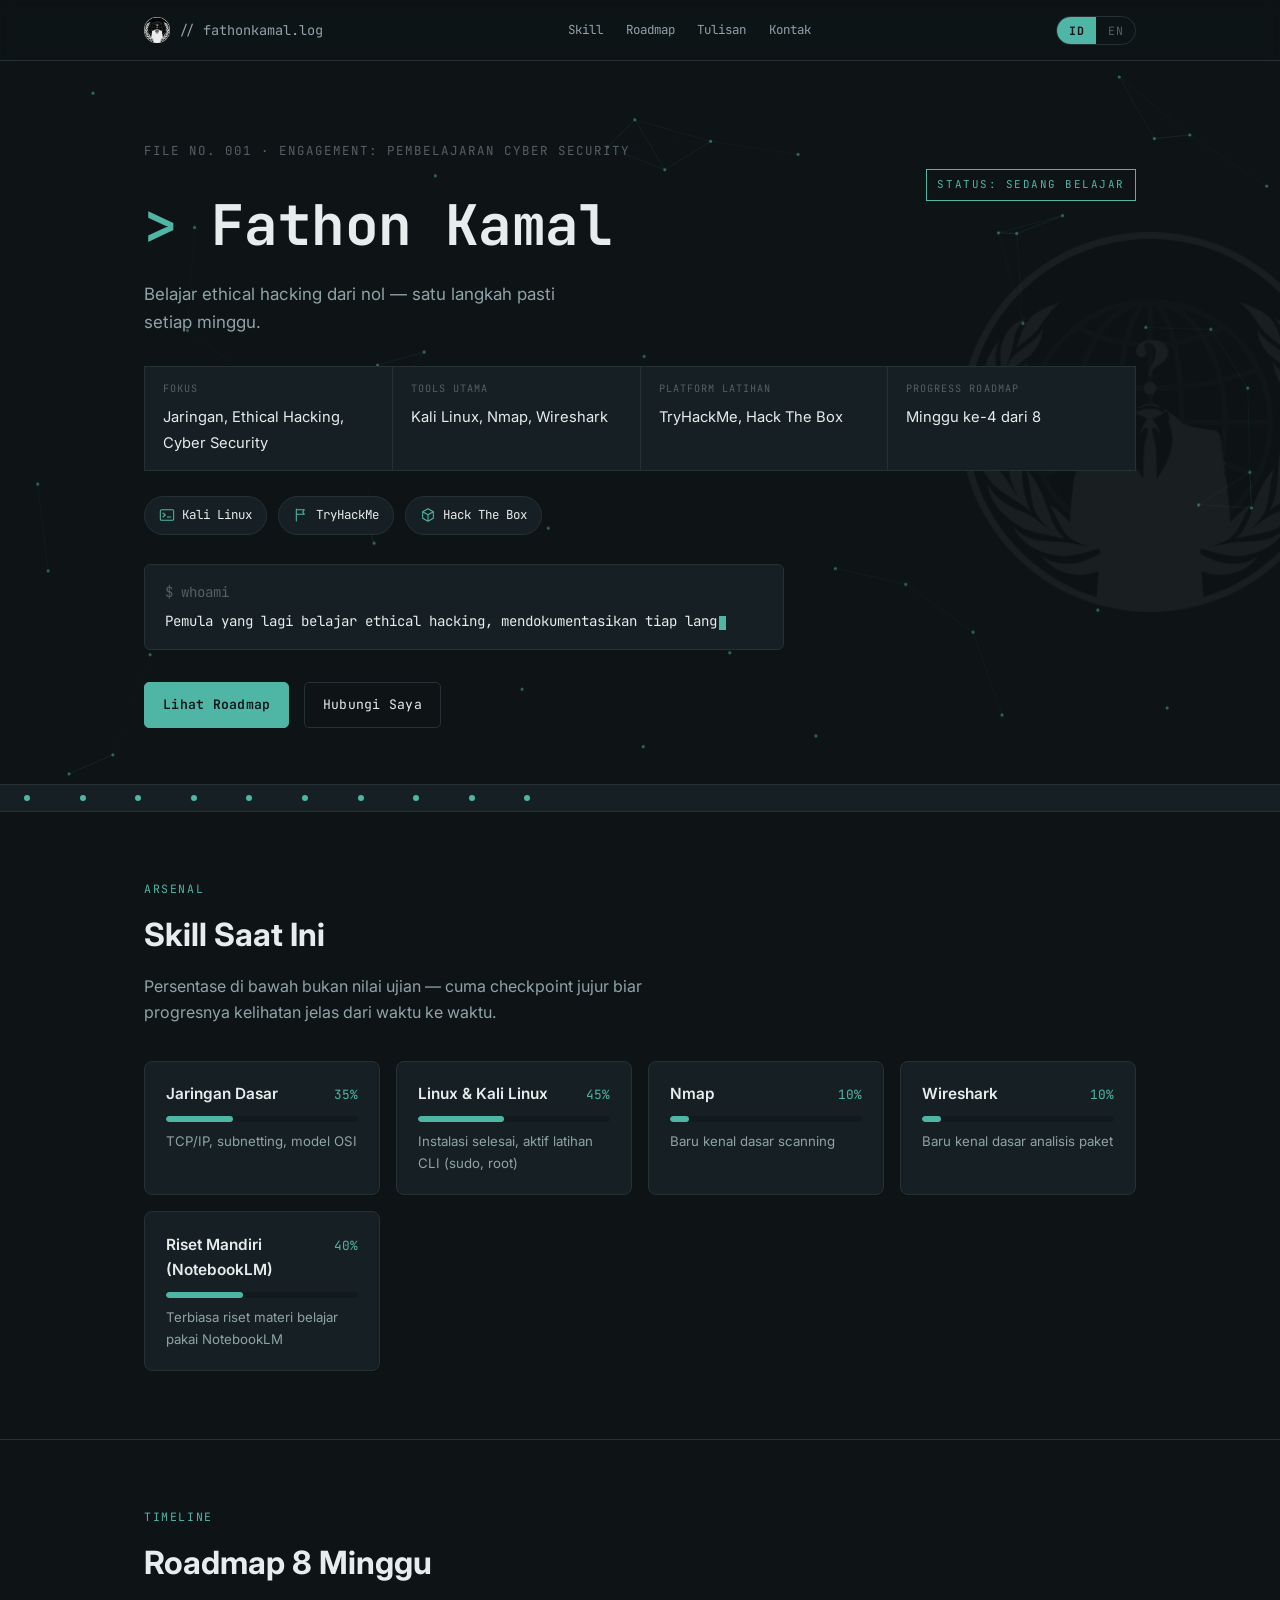
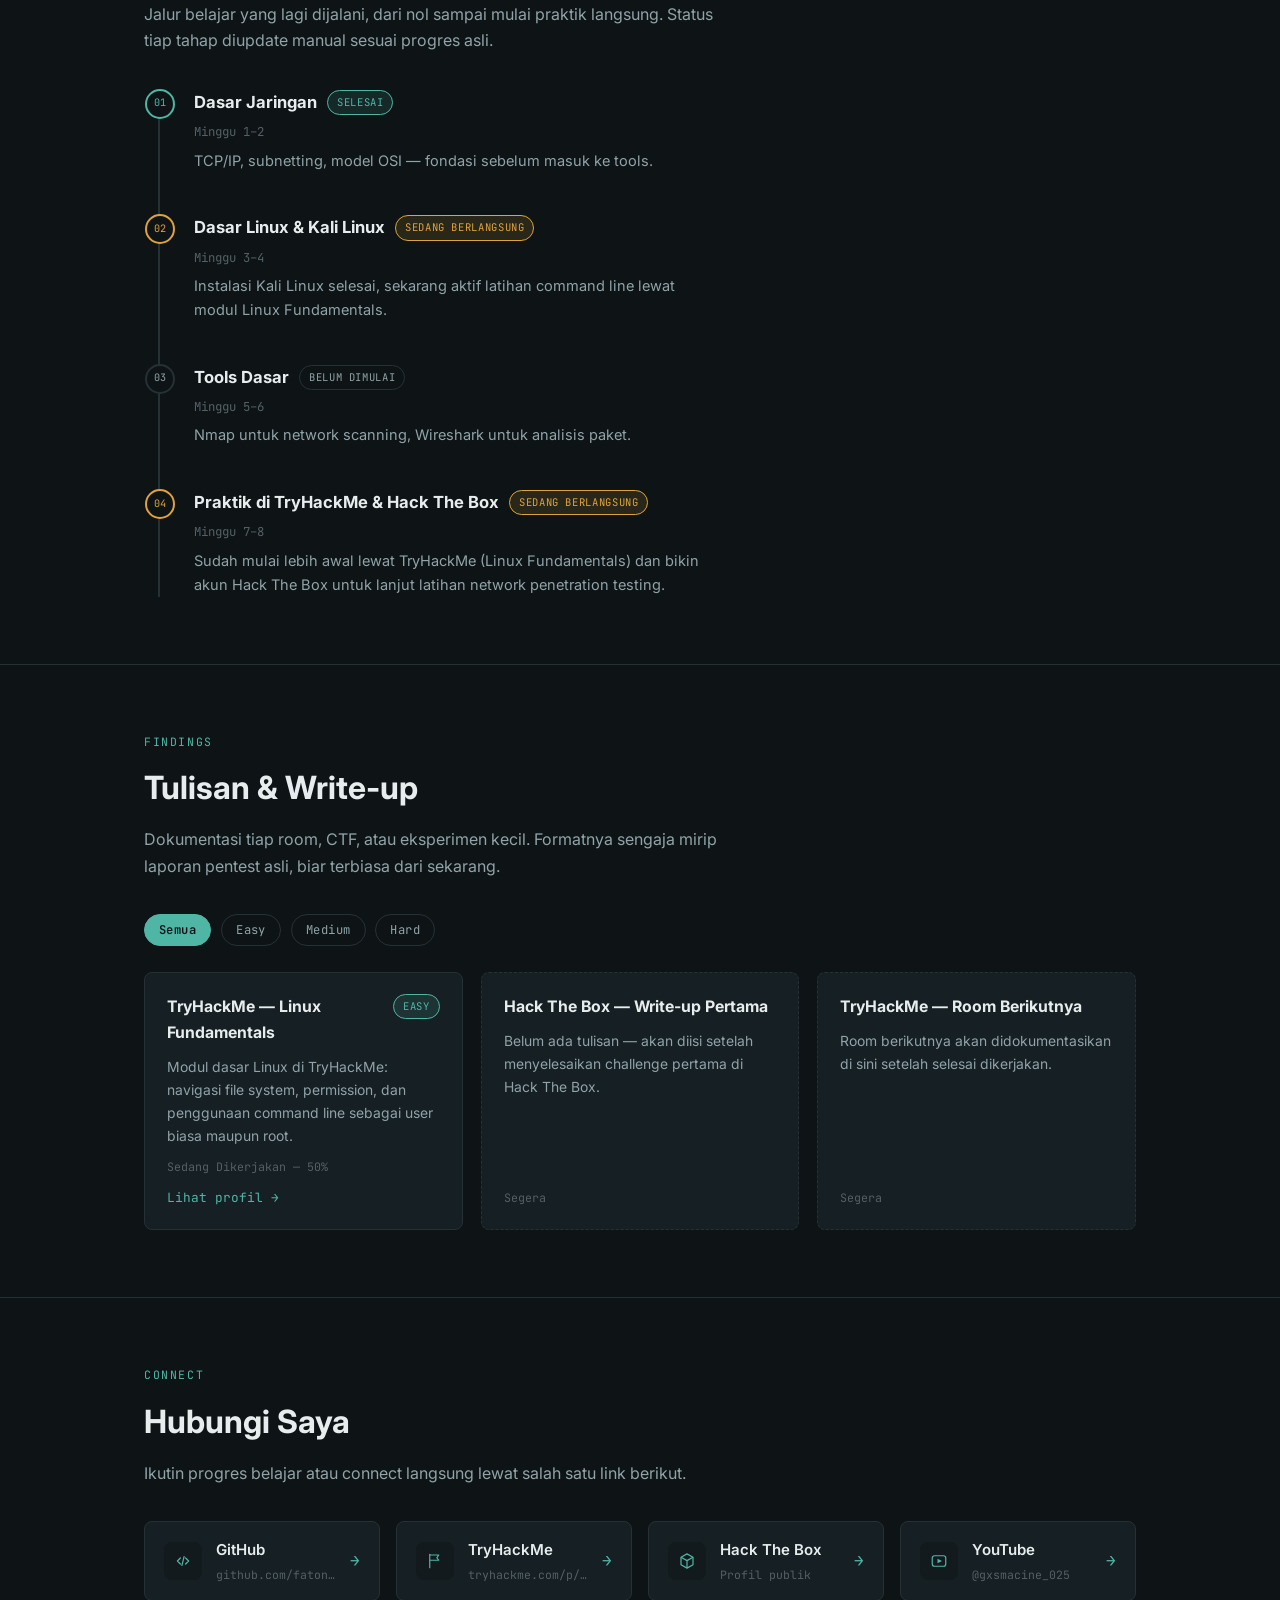
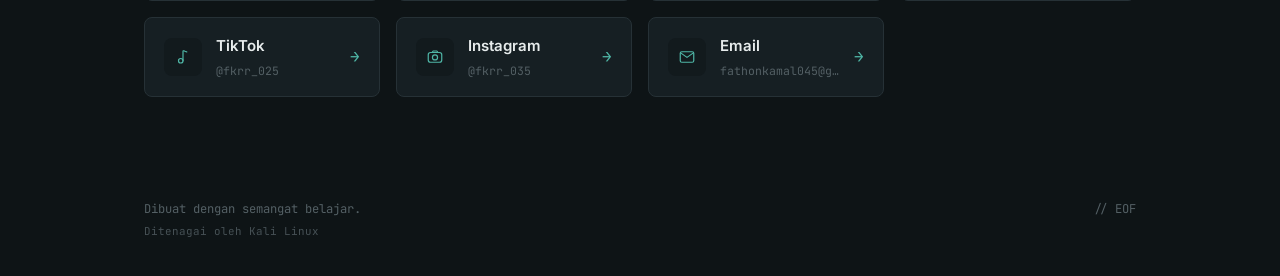
==== index.html @ 42542d42 "Add files via upload" ====
<!DOCTYPE html>
<html lang="id">
<head>
<meta charset="UTF-8">
<meta name="viewport" content="width=device-width, initial-scale=1.0">
<title>Fathon Kamal — Cyber Security & Ethical Hacking Portfolio</title>
<link rel="preconnect" href="https://fonts.googleapis.com">
<link rel="preconnect" href="https://fonts.gstatic.com" crossorigin>
<link href="https://fonts.googleapis.com/css2?family=Inter:wght@400;500;600;700;800&family=JetBrains+Mono:wght@400;500;600;700&display=swap" rel="stylesheet">
<style>
  :root{
    --bg:#0e1416; --bg-alt:#121a1d; --panel:#161f23; --panel-2:#1b262a; --border:#263136;
    --ink:#e7ecec; --ink-muted:#8fa3a8; --ink-faint:#546065;
    --accent:#4fb6a6; --accent-dim:rgba(79,182,166,0.13);
    --tag-easy:#4fb6a6; --tag-medium:#e0a23a; --tag-medium-dim:rgba(224,162,58,0.13);
    --tag-hard:#d9614f; --tag-hard-dim:rgba(217,97,79,0.13);
    --mono:'JetBrains Mono', ui-monospace, SFMono-Regular, Menlo, monospace;
    --sans:'Inter', system-ui, -apple-system, sans-serif;
  }
  *{ box-sizing:border-box; }
  html{ scroll-behavior:smooth; }
  body{ margin:0; background:var(--bg); color:var(--ink); font-family:var(--sans); line-height:1.65; font-size:16px; -webkit-font-smoothing:antialiased; }
  a{ color:var(--accent); text-decoration:none; }
  a:hover{ text-decoration:underline; }
  :focus-visible{ outline:2px solid var(--accent); outline-offset:3px; }
  ::selection{ background:var(--accent-dim); color:var(--ink); }
  .wrap{ max-width:1040px; margin:0 auto; padding:0 1.5rem; }

  header.topnav{ position:sticky; top:0; z-index:50; background:rgba(14,20,22,0.85); backdrop-filter:blur(8px); border-bottom:1px solid var(--border); }
  .topnav .wrap{ display:flex; align-items:center; justify-content:space-between; height:60px; gap:1rem; }
  .brand{ display:flex; align-items:center; gap:9px; font-family:var(--mono); font-size:0.85rem; color:var(--ink-muted); }
  .brand-logo{ width:26px; height:26px; filter:invert(1); opacity:0.92; }
  .navlinks{ display:flex; gap:1.4rem; font-family:var(--mono); font-size:0.78rem; }
  .navlinks a{ color:var(--ink-muted); }
  .navlinks a:hover{ color:var(--accent); text-decoration:none; }
  @media (max-width:640px){ .navlinks{ display:none; } }

  .lang-switch{ display:flex; border:1px solid var(--border); border-radius:20px; overflow:hidden; flex-shrink:0; }
  .lang-opt{ font-family:var(--mono); font-size:0.72rem; letter-spacing:0.04em; background:transparent; border:none; color:var(--ink-faint); padding:6px 12px; cursor:pointer; transition:background .15s, color .15s; }
  .lang-opt.active{ background:var(--accent); color:#0e1416; font-weight:700; }

  .hero{ position:relative; padding:5rem 0 3.5rem; border-bottom:1px solid var(--border); overflow:hidden; }
  #netCanvas{ position:absolute; inset:0; z-index:0; width:100%; height:100%; }
  .hero-watermark{ position:absolute; right:-60px; top:50%; transform:translateY(-50%); width:380px; height:380px; opacity:0.045; filter:invert(1); z-index:0; pointer-events:none; }
  .hero .wrap{ position:relative; z-index:2; }

  .stamp{ position:absolute; top:28px; right:1.5rem; border:1px solid var(--accent); color:var(--accent); font-family:var(--mono); font-size:0.68rem; letter-spacing:0.14em; padding:6px 10px; text-transform:uppercase; z-index:3; background:rgba(14,20,22,0.6); }
  .file-no{ font-family:var(--mono); color:var(--ink-faint); font-size:0.78rem; letter-spacing:0.16em; margin-bottom:1.1rem; text-transform:uppercase; }
  .hero h1{ font-family:var(--mono); font-weight:700; font-size:clamp(2rem, 5.4vw, 3.5rem); letter-spacing:-0.01em; margin:0 0 0.6rem; word-break:break-word; }
  .hero h1 .prompt{ color:var(--accent); }
  .hero .role{ font-size:1.06rem; color:var(--ink-muted); margin:0 0 1.8rem; max-width:40ch; }

  .meta-grid{ display:grid; grid-template-columns:repeat(auto-fit,minmax(190px,1fr)); gap:1px; background:var(--border); border:1px solid var(--border); margin-bottom:1.6rem; }
  .meta-item{ background:var(--panel); padding:14px 18px; }
  .meta-item .label{ display:block; font-family:var(--mono); font-size:0.64rem; letter-spacing:0.1em; color:var(--ink-faint); text-transform:uppercase; margin-bottom:5px; }
  .meta-item .value{ font-size:0.92rem; color:var(--ink); }

  .stack-row{ display:flex; gap:0.7rem; flex-wrap:wrap; margin-bottom:1.8rem; }
  .stack-badge{ display:flex; align-items:center; gap:7px; border:1px solid var(--border); background:var(--panel); padding:8px 14px; border-radius:24px; font-family:var(--mono); font-size:0.78rem; color:var(--ink); transition:transform .15s, border-color .15s; }
  .stack-badge:hover{ transform:translateY(-2px); border-color:var(--accent); }
  .stack-badge svg{ color:var(--accent); }

  .terminal{ background:var(--panel); border:1px solid var(--border); border-radius:6px; padding:16px 20px; font-family:var(--mono); font-size:0.88rem; max-width:640px; margin-bottom:2rem; }
  .terminal .l1{ color:var(--ink-faint); margin-bottom:6px; }
  .terminal .l2{ color:var(--ink); }
  .cursor{ display:inline-block; width:7px; height:1em; background:var(--accent); vertical-align:text-bottom; animation:blink 1s step-start infinite; margin-left:2px; }
  @keyframes blink{ 50%{ opacity:0; } }

  .btn-row{ display:flex; gap:0.9rem; flex-wrap:wrap; }
  .btn{ font-family:var(--mono); font-size:0.82rem; letter-spacing:0.02em; padding:11px 18px; border-radius:5px; border:1px solid var(--border); color:var(--ink); transition:border-color .15s, color .15s, background .15s, transform .15s; }
  .btn:hover{ text-decoration:none; transform:translateY(-2px); }
  .btn.primary{ background:var(--accent); border-color:var(--accent); color:#0e1416; font-weight:600; }
  .btn.primary:hover{ opacity:0.9; }
  .btn.ghost:hover{ border-color:var(--accent); color:var(--accent); }

  .ticker-wrap{ overflow:hidden; border-bottom:1px solid var(--border); background:var(--panel); }
  .ticker-track{ display:flex; width:max-content; gap:2.6rem; padding:10px 1.5rem; animation:tickerScroll 30s linear infinite; }
  .ticker-wrap:hover .ticker-track{ animation-play-state:paused; }
  .ticker-item{ display:flex; align-items:center; gap:8px; font-family:var(--mono); font-size:0.76rem; color:var(--ink-muted); white-space:nowrap; }
  .ticker-dot{ width:6px; height:6px; border-radius:50%; background:var(--accent); flex-shrink:0; }
  @keyframes tickerScroll{ from{ transform:translateX(0); } to{ transform:translateX(-50%); } }

  .section{ padding:4.2rem 0; border-bottom:1px solid var(--border); }
  .section:last-of-type{ border-bottom:none; }
  .section-head{ margin-bottom:2.2rem; max-width:58ch; }
  .eyebrow{ font-family:var(--mono); font-size:0.72rem; letter-spacing:0.14em; color:var(--accent); text-transform:uppercase; margin-bottom:0.7rem; }
  .section-head h2{ font-size:clamp(1.5rem,3vw,2rem); margin:0 0 0.7rem; }
  .section-head p{ color:var(--ink-muted); margin:0; }

  .reveal{ opacity:0; transform:translateY(14px); transition:opacity .5s ease, transform .5s ease; }
  .reveal.in-view{ opacity:1; transform:translateY(0); }

  .skills-grid{ display:grid; grid-template-columns:repeat(auto-fit,minmax(230px,1fr)); gap:1rem; }
  .skill-card{ background:var(--panel); border:1px solid var(--border); border-radius:8px; padding:1.2rem 1.3rem; }
  .skill-card .name-row{ display:flex; justify-content:space-between; align-items:baseline; margin-bottom:10px; gap:8px; }
  .skill-card .name{ font-weight:600; font-size:0.96rem; }
  .skill-card .pct{ font-family:var(--mono); font-size:0.8rem; color:var(--accent); flex-shrink:0; }
  .bar-track{ height:6px; background:var(--bg-alt); border-radius:3px; overflow:hidden; margin-bottom:9px; }
  .bar-fill{ height:100%; background:var(--accent); border-radius:3px; }
  .skill-card .note{ font-size:0.83rem; color:var(--ink-muted); margin:0; }

  .roadmap{ position:relative; margin-left:14px; border-left:2px solid var(--border); }
  .roadmap-item{ position:relative; padding:0 0 2.6rem 34px; }
  .roadmap-item:last-child{ padding-bottom:0; }
  .roadmap-item::before{ content:attr(data-num); position:absolute; left:-15px; top:0; width:26px; height:26px; border-radius:50%; background:var(--bg); border:2px solid var(--border); display:flex; align-items:center; justify-content:center; font-family:var(--mono); font-size:0.64rem; color:var(--ink-muted); }
  .roadmap-item.done::before{ border-color:var(--accent); color:var(--accent); }
  .roadmap-item.progress::before{ border-color:var(--tag-medium); color:var(--tag-medium); }
  .roadmap-item .rm-top{ display:flex; align-items:center; gap:10px; flex-wrap:wrap; margin-bottom:6px; }
  .roadmap-item h3{ margin:0; font-size:1.04rem; }
  .status-chip{ font-family:var(--mono); font-size:0.66rem; letter-spacing:0.06em; padding:3px 9px; border-radius:20px; text-transform:uppercase; border:1px solid var(--border); color:var(--ink-muted); }
  .status-chip.done{ color:var(--accent); border-color:var(--accent); background:var(--accent-dim); }
  .status-chip.progress{ color:var(--tag-medium); border-color:var(--tag-medium); background:var(--tag-medium-dim); }
  .roadmap-item .week{ font-family:var(--mono); font-size:0.77rem; color:var(--ink-faint); margin-bottom:6px; }
  .roadmap-item p{ margin:0; color:var(--ink-muted); font-size:0.91rem; max-width:58ch; }

  .filter-row{ display:flex; gap:0.6rem; margin-bottom:1.6rem; flex-wrap:wrap; }
  .filter-btn{ font-family:var(--mono); font-size:0.76rem; letter-spacing:0.04em; padding:7px 14px; border-radius:20px; border:1px solid var(--border); background:transparent; color:var(--ink-muted); cursor:pointer; transition:all .15s; }
  .filter-btn:hover{ border-color:var(--accent); color:var(--accent); }
  .filter-btn.active{ background:var(--accent); border-color:var(--accent); color:#0e1416; font-weight:600; }

  .findings-grid{ display:grid; grid-template-columns:repeat(auto-fit,minmax(260px,1fr)); gap:1.1rem; }
  .finding-card{ background:var(--panel); border:1px solid var(--border); border-radius:8px; padding:1.3rem 1.4rem; display:flex; flex-direction:column; gap:10px; transition:border-color .15s, transform .15s; }
  .finding-card:hover{ border-color:var(--accent); transform:translateY(-2px); }
  .finding-card.hidden{ display:none; }
  .finding-card.placeholder{ border-style:dashed; }
  .finding-top{ display:flex; justify-content:space-between; align-items:flex-start; gap:10px; }
  .finding-card h3{ margin:0; font-size:0.99rem; }
  .tag{ font-family:var(--mono); font-size:0.66rem; letter-spacing:0.05em; padding:3px 9px; border-radius:20px; text-transform:uppercase; white-space:nowrap; }
  .tag.easy{ color:var(--tag-easy); border:1px solid var(--tag-easy); background:var(--accent-dim); }
  .tag.medium{ color:var(--tag-medium); border:1px solid var(--tag-medium); background:var(--tag-medium-dim); }
  .tag.hard{ color:var(--tag-hard); border:1px solid var(--tag-hard); background:var(--tag-hard-dim); }
  .finding-card p{ margin:0; font-size:0.87rem; color:var(--ink-muted); flex:1; }
  .finding-card .fstatus{ font-family:var(--mono); font-size:0.73rem; color:var(--ink-faint); }
  .finding-card .flink{ font-family:var(--mono); font-size:0.8rem; }

  .connect-grid{ display:grid; grid-template-columns:repeat(auto-fit,minmax(230px,1fr)); gap:1rem; }
  .connect-card{ display:flex; align-items:center; gap:14px; background:var(--panel); border:1px solid var(--border); border-radius:8px; padding:1rem 1.2rem; color:var(--ink); transition:border-color .15s, transform .15s; }
  .connect-card:hover{ border-color:var(--accent); text-decoration:none; transform:translateY(-2px); }
  .c-icon{ flex-shrink:0; width:38px; height:38px; border-radius:8px; background:var(--bg-alt); display:flex; align-items:center; justify-content:center; color:var(--accent); }
  .c-text{ flex:1; display:flex; flex-direction:column; min-width:0; }
  .c-label{ font-weight:600; font-size:0.94rem; }
  .c-sub{ display:block; font-family:var(--mono); font-size:0.72rem; color:var(--ink-faint); margin-top:2px; overflow:hidden; text-overflow:ellipsis; white-space:nowrap; }
  .arrow{ color:var(--accent); font-family:var(--mono); flex-shrink:0; }

  footer{ padding:2.2rem 0; }
  footer .wrap{ display:flex; justify-content:space-between; flex-wrap:wrap; gap:10px; font-family:var(--mono); font-size:0.76rem; color:var(--ink-faint); }
  .footer-left{ display:flex; flex-direction:column; gap:4px; }
  .footer-credit{ font-size:0.68rem; opacity:0.8; }

  @media (prefers-reduced-motion: reduce){
    html{ scroll-behavior:auto; }
    .reveal{ opacity:1; transform:none; transition:none; }
    .cursor{ animation:none; }
    .ticker-track{ animation:none; }
  }
</style>
</head>
<body>

<header class="topnav">
  <div class="wrap">
    <div class="brand"><img class="brand-logo" src="[data-uri]" alt="Logo portofolio"><span>// fathonkamal.log</span></div>
    <nav class="navlinks">
      <a href="#arsenal" data-id="Skill" data-en="Skills">Skill</a>
      <a href="#roadmap" data-id="Roadmap" data-en="Roadmap">Roadmap</a>
      <a href="#findings" data-id="Tulisan" data-en="Write-ups">Tulisan</a>
      <a href="#connect" data-id="Kontak" data-en="Contact">Kontak</a>
    </nav>
    <div class="lang-switch" role="group" aria-label="Ganti bahasa">
      <button class="lang-opt active" data-lang="id" type="button">ID</button>
      <button class="lang-opt" data-lang="en" type="button">EN</button>
    </div>
  </div>
</header>

<section class="hero">
  <canvas id="netCanvas" aria-hidden="true"></canvas>
  <img class="hero-watermark" src="[data-uri]" alt="" aria-hidden="true">
  <div class="wrap">
    <span class="stamp" data-id="Status: Sedang Belajar" data-en="Status: Actively Learning">Status: Sedang Belajar</span>
    <div class="file-no" data-id="File No. 001 · Engagement: Pembelajaran Cyber Security" data-en="File No. 001 · Engagement: Cyber Security Learning">File No. 001 · Engagement: Pembelajaran Cyber Security</div>
    <h1><span class="prompt">&gt;</span> Fathon Kamal</h1>
    <p class="role" data-id="Belajar ethical hacking dari nol — satu langkah pasti setiap minggu." data-en="Learning ethical hacking from scratch — one deliberate step every week.">Belajar ethical hacking dari nol — satu langkah pasti setiap minggu.</p>

    <div class="meta-grid">
      <div class="meta-item">
        <span class="label" data-id="Fokus" data-en="Focus">Fokus</span>
        <span class="value" data-id="Jaringan, Ethical Hacking, Cyber Security" data-en="Networking, Ethical Hacking, Cyber Security">Jaringan, Ethical Hacking, Cyber Security</span>
      </div>
      <div class="meta-item">
        <span class="label" data-id="Tools Utama" data-en="Core Tools">Tools Utama</span>
        <span class="value">Kali Linux, Nmap, Wireshark</span>
      </div>
      <div class="meta-item">
        <span class="label" data-id="Platform Latihan" data-en="Practice Platforms">Platform Latihan</span>
        <span class="value">TryHackMe, Hack The Box</span>
      </div>
      <div class="meta-item">
        <span class="label" data-id="Progress Roadmap" data-en="Roadmap Progress">Progress Roadmap</span>
        <span class="value" data-id="Minggu ke-4 dari 8" data-en="Week 4 of 8">Minggu ke-4 dari 8</span>
      </div>
    </div>

    <div class="stack-row">
      <span class="stack-badge"><svg viewBox="0 0 24 24" width="16" height="16" aria-hidden="true"><rect x="2" y="4" width="20" height="16" rx="2" fill="none" stroke="currentColor" stroke-width="1.6"/><path d="M6 9l3.5 3L6 15" fill="none" stroke="currentColor" stroke-width="1.6" stroke-linecap="round" stroke-linejoin="round"/><path d="M12.5 15h5" fill="none" stroke="currentColor" stroke-width="1.6" stroke-linecap="round"/></svg>Kali Linux</span>
      <span class="stack-badge"><svg viewBox="0 0 24 24" width="16" height="16" aria-hidden="true"><path d="M5 3v18" fill="none" stroke="currentColor" stroke-width="1.6" stroke-linecap="round"/><path d="M5 4h12l-2.5 3.5L17 11H5" fill="none" stroke="currentColor" stroke-width="1.6" stroke-linejoin="round"/></svg>TryHackMe</span>
      <span class="stack-badge"><svg viewBox="0 0 24 24" width="16" height="16" aria-hidden="true"><path d="M12 2.5l8 4.5v10l-8 4.5-8-4.5V7l8-4.5z" fill="none" stroke="currentColor" stroke-width="1.6" stroke-linejoin="round"/><path d="M4 7l8 4.5 8-4.5M12 11.5V21" fill="none" stroke="currentColor" stroke-width="1.6" stroke-linejoin="round"/></svg>Hack The Box</span>
    </div>

    <div class="terminal">
      <div class="l1">$ whoami</div>
      <div class="l2" id="typeTarget" data-id="Pemula yang lagi belajar ethical hacking, mendokumentasikan tiap langkah di sini." data-en="A beginner learning ethical hacking, documenting every step here."></div>
    </div>

    <div class="btn-row">
      <a class="btn primary" href="#roadmap" data-id="Lihat Roadmap" data-en="View Roadmap">Lihat Roadmap</a>
      <a class="btn ghost" href="#connect" data-id="Hubungi Saya" data-en="Contact Me">Hubungi Saya</a>
    </div>
  </div>
</section>

<div class="ticker-wrap">
  <div class="ticker-track">
    <span class="ticker-item"><span class="ticker-dot"></span><span data-id="TryHackMe · Linux Fundamentals — 50% selesai" data-en="TryHackMe · Linux Fundamentals — 50% complete"></span></span>
    <span class="ticker-item"><span class="ticker-dot"></span><span data-id="Hack The Box · Role: Cybersecurity Student" data-en="Hack The Box · Role: Cybersecurity Student"></span></span>
    <span class="ticker-item"><span class="ticker-dot"></span><span data-id="Kali Linux · Terinstal & Aktif" data-en="Kali Linux · Installed & Active"></span></span>
    <span class="ticker-item"><span class="ticker-dot"></span><span data-id="Roadmap · Minggu ke-4 dari 8" data-en="Roadmap · Week 4 of 8"></span></span>
    <span class="ticker-item"><span class="ticker-dot"></span><span data-id="Fokus · Network Penetration Testing" data-en="Focus · Network Penetration Testing"></span></span>
    <span class="ticker-item"><span class="ticker-dot"></span><span data-id="TryHackMe · Linux Fundamentals — 50% selesai" data-en="TryHackMe · Linux Fundamentals — 50% complete"></span></span>
    <span class="ticker-item"><span class="ticker-dot"></span><span data-id="Hack The Box · Role: Cybersecurity Student" data-en="Hack The Box · Role: Cybersecurity Student"></span></span>
    <span class="ticker-item"><span class="ticker-dot"></span><span data-id="Kali Linux · Terinstal & Aktif" data-en="Kali Linux · Installed & Active"></span></span>
    <span class="ticker-item"><span class="ticker-dot"></span><span data-id="Roadmap · Minggu ke-4 dari 8" data-en="Roadmap · Week 4 of 8"></span></span>
    <span class="ticker-item"><span class="ticker-dot"></span><span data-id="Fokus · Network Penetration Testing" data-en="Focus · Network Penetration Testing"></span></span>
  </div>
</div>

<section class="section" id="arsenal">
  <div class="wrap">
    <div class="section-head reveal">
      <div class="eyebrow">Arsenal</div>
      <h2 data-id="Skill Saat Ini" data-en="Current Skills">Skill Saat Ini</h2>
      <p data-id="Persentase di bawah bukan nilai ujian — cuma checkpoint jujur biar progresnya kelihatan jelas dari waktu ke waktu." data-en="These percentages aren't exam scores — just an honest checkpoint to track progress over time.">Persentase di bawah bukan nilai ujian — cuma checkpoint jujur biar progresnya kelihatan jelas dari waktu ke waktu.</p>
    </div>
    <div class="skills-grid">
      <div class="skill-card reveal">
        <div class="name-row"><span class="name" data-id="Jaringan Dasar" data-en="Networking Fundamentals">Jaringan Dasar</span><span class="pct">35%</span></div>
        <div class="bar-track"><div class="bar-fill" style="width:35%"></div></div>
        <p class="note" data-id="TCP/IP, subnetting, model OSI" data-en="TCP/IP, subnetting, OSI model">TCP/IP, subnetting, model OSI</p>
      </div>
      <div class="skill-card reveal">
        <div class="name-row"><span class="name">Linux &amp; Kali Linux</span><span class="pct">45%</span></div>
        <div class="bar-track"><div class="bar-fill" style="width:45%"></div></div>
        <p class="note" data-id="Instalasi selesai, aktif latihan CLI (sudo, root)" data-en="Installation complete, actively practicing the CLI (sudo, root)">Instalasi selesai, aktif latihan CLI (sudo, root)</p>
      </div>
      <div class="skill-card reveal">
        <div class="name-row"><span class="name">Nmap</span><span class="pct">10%</span></div>
        <div class="bar-track"><div class="bar-fill" style="width:10%"></div></div>
        <p class="note" data-id="Baru kenal dasar scanning" data-en="Just getting started with basic scanning">Baru kenal dasar scanning</p>
      </div>
      <div class="skill-card reveal">
        <div class="name-row"><span class="name">Wireshark</span><span class="pct">10%</span></div>
        <div class="bar-track"><div class="bar-fill" style="width:10%"></div></div>
        <p class="note" data-id="Baru kenal dasar analisis paket" data-en="Just getting started with packet analysis">Baru kenal dasar analisis paket</p>
      </div>
      <div class="skill-card reveal">
        <div class="name-row"><span class="name" data-id="Riset Mandiri (NotebookLM)" data-en="Independent Research (NotebookLM)">Riset Mandiri (NotebookLM)</span><span class="pct">40%</span></div>
        <div class="bar-track"><div class="bar-fill" style="width:40%"></div></div>
        <p class="note" data-id="Terbiasa riset materi belajar pakai NotebookLM" data-en="Comfortable researching material using NotebookLM">Terbiasa riset materi belajar pakai NotebookLM</p>
      </div>
    </div>
  </div>
</section>

<section class="section" id="roadmap">
  <div class="wrap">
    <div class="section-head reveal">
      <div class="eyebrow" data-id="Timeline" data-en="Timeline">Timeline</div>
      <h2 data-id="Roadmap 8 Minggu" data-en="8-Week Roadmap">Roadmap 8 Minggu</h2>
      <p data-id="Jalur belajar yang lagi dijalani, dari nol sampai mulai praktik langsung. Status tiap tahap diupdate manual sesuai progres asli." data-en="The learning path currently underway, from zero to hands-on practice. Each stage's status is updated manually to match real progress.">Jalur belajar yang lagi dijalani, dari nol sampai mulai praktik langsung. Status tiap tahap diupdate manual sesuai progres asli.</p>
    </div>
    <div class="roadmap">
      <div class="roadmap-item done reveal" data-num="01">
        <div class="rm-top"><h3 data-id="Dasar Jaringan" data-en="Networking Fundamentals">Dasar Jaringan</h3><span class="status-chip done" data-id="Selesai" data-en="Completed">Selesai</span></div>
        <div class="week" data-id="Minggu 1–2" data-en="Week 1–2">Minggu 1–2</div>
        <p data-id="TCP/IP, subnetting, model OSI — fondasi sebelum masuk ke tools." data-en="TCP/IP, subnetting, OSI model — the foundation before moving into tools.">TCP/IP, subnetting, model OSI — fondasi sebelum masuk ke tools.</p>
      </div>
      <div class="roadmap-item progress reveal" data-num="02">
        <div class="rm-top"><h3 data-id="Dasar Linux &amp; Kali Linux" data-en="Linux &amp; Kali Linux Basics">Dasar Linux &amp; Kali Linux</h3><span class="status-chip progress" data-id="Sedang Berlangsung" data-en="In Progress">Sedang Berlangsung</span></div>
        <div class="week" data-id="Minggu 3–4" data-en="Week 3–4">Minggu 3–4</div>
        <p data-id="Instalasi Kali Linux selesai, sekarang aktif latihan command line lewat modul Linux Fundamentals." data-en="Kali Linux installation is done, now actively practicing the command line through the Linux Fundamentals module.">Instalasi Kali Linux selesai, sekarang aktif latihan command line lewat modul Linux Fundamentals.</p>
      </div>
      <div class="roadmap-item reveal" data-num="03">
        <div class="rm-top"><h3 data-id="Tools Dasar" data-en="Core Tools">Tools Dasar</h3><span class="status-chip" data-id="Belum Dimulai" data-en="Not Started">Belum Dimulai</span></div>
        <div class="week" data-id="Minggu 5–6" data-en="Week 5–6">Minggu 5–6</div>
        <p data-id="Nmap untuk network scanning, Wireshark untuk analisis paket." data-en="Nmap for network scanning, Wireshark for packet analysis.">Nmap untuk network scanning, Wireshark untuk analisis paket.</p>
      </div>
      <div class="roadmap-item progress reveal" data-num="04">
        <div class="rm-top"><h3 data-id="Praktik di TryHackMe &amp; Hack The Box" data-en="Hands-on Practice">Praktik di TryHackMe &amp; Hack The Box</h3><span class="status-chip progress" data-id="Sedang Berlangsung" data-en="In Progress">Sedang Berlangsung</span></div>
        <div class="week" data-id="Minggu 7–8" data-en="Week 7–8">Minggu 7–8</div>
        <p data-id="Sudah mulai lebih awal lewat TryHackMe (Linux Fundamentals) dan bikin akun Hack The Box untuk lanjut latihan network penetration testing." data-en="Already started early via TryHackMe (Linux Fundamentals) and set up a Hack The Box account to continue practicing network penetration testing.">Sudah mulai lebih awal lewat TryHackMe (Linux Fundamentals) dan bikin akun Hack The Box untuk lanjut latihan network penetration testing.</p>
      </div>
    </div>
  </div>
</section>

<section class="section" id="findings">
  <div class="wrap">
    <div class="section-head reveal">
      <div class="eyebrow">Findings</div>
      <h2 data-id="Tulisan &amp; Write-up" data-en="Write-ups &amp; Notes">Tulisan &amp; Write-up</h2>
      <p data-id="Dokumentasi tiap room, CTF, atau eksperimen kecil. Formatnya sengaja mirip laporan pentest asli, biar terbiasa dari sekarang." data-en="Documentation of every room, CTF, or small experiment. The format deliberately mirrors a real pentest report, to build the habit early.">Dokumentasi tiap room, CTF, atau eksperimen kecil. Formatnya sengaja mirip laporan pentest asli, biar terbiasa dari sekarang.</p>
    </div>

    <div class="filter-row reveal">
      <button class="filter-btn active" data-filter="all" data-id="Semua" data-en="All">Semua</button>
      <button class="filter-btn" data-filter="easy">Easy</button>
      <button class="filter-btn" data-filter="medium">Medium</button>
      <button class="filter-btn" data-filter="hard">Hard</button>
    </div>

    <div class="findings-grid">
      <div class="finding-card reveal" data-difficulty="easy">
        <div class="finding-top">
          <h3>TryHackMe — Linux Fundamentals</h3>
          <span class="tag easy">Easy</span>
        </div>
        <p data-id="Modul dasar Linux di TryHackMe: navigasi file system, permission, dan penggunaan command line sebagai user biasa maupun root." data-en="TryHackMe's Linux basics module: filesystem navigation, permissions, and using the command line as both a regular user and root.">Modul dasar Linux di TryHackMe: navigasi file system, permission, dan penggunaan command line sebagai user biasa maupun root.</p>
        <span class="fstatus" data-id="Sedang Dikerjakan — 50%" data-en="In Progress — 50%">Sedang Dikerjakan — 50%</span>
        <a class="flink" href="https://tryhackme.com/p/fatonkamal035" target="_blank" rel="noopener" data-id="Lihat profil →" data-en="View profile →">Lihat profil →</a>
      </div>

      <div class="finding-card placeholder reveal" data-difficulty="tbd">
        <div class="finding-top">
          <h3 data-id="Hack The Box — Write-up Pertama" data-en="Hack The Box — First Write-up">Hack The Box — Write-up Pertama</h3>
        </div>
        <p data-id="Belum ada tulisan — akan diisi setelah menyelesaikan challenge pertama di Hack The Box." data-en="No write-up yet — will be added after completing the first Hack The Box challenge.">Belum ada tulisan — akan diisi setelah menyelesaikan challenge pertama di Hack The Box.</p>
        <span class="fstatus" data-id="Segera" data-en="Coming Soon">Segera</span>
      </div>

      <div class="finding-card placeholder reveal" data-difficulty="tbd">
        <div class="finding-top">
          <h3 data-id="TryHackMe — Room Berikutnya" data-en="TryHackMe — Next Room">TryHackMe — Room Berikutnya</h3>
        </div>
        <p data-id="Room berikutnya akan didokumentasikan di sini setelah selesai dikerjakan." data-en="The next room will be documented here once it's completed.">Room berikutnya akan didokumentasikan di sini setelah selesai dikerjakan.</p>
        <span class="fstatus" data-id="Segera" data-en="Coming Soon">Segera</span>
      </div>
    </div>
  </div>
</section>

<section class="section" id="connect">
  <div class="wrap">
    <div class="section-head reveal">
      <div class="eyebrow">Connect</div>
      <h2 data-id="Hubungi Saya" data-en="Get in Touch">Hubungi Saya</h2>
      <p data-id="Ikutin progres belajar atau connect langsung lewat salah satu link berikut." data-en="Follow the learning progress or connect directly through any of the links below.">Ikutin progres belajar atau connect langsung lewat salah satu link berikut.</p>
    </div>
    <div class="connect-grid">
      <a class="connect-card reveal" href="https://github.com/fatonkamal035-Cybersecurity" target="_blank" rel="noopener">
        <span class="c-icon"><svg viewBox="0 0 24 24" width="18" height="18" aria-hidden="true"><path d="M8.5 8l-4 4 4 4" fill="none" stroke="currentColor" stroke-width="1.6" stroke-linecap="round" stroke-linejoin="round"/><path d="M15.5 8l4 4-4 4" fill="none" stroke="currentColor" stroke-width="1.6" stroke-linecap="round" stroke-linejoin="round"/><path d="M13.5 6l-3 12" fill="none" stroke="currentColor" stroke-width="1.6" stroke-linecap="round"/></svg></span>
        <span class="c-text"><span class="c-label">GitHub</span><span class="c-sub">github.com/fatonkamal035-Cybersecurity</span></span>
        <span class="arrow">→</span>
      </a>
      <a class="connect-card reveal" href="https://tryhackme.com/p/fatonkamal035" target="_blank" rel="noopener">
        <span class="c-icon"><svg viewBox="0 0 24 24" width="18" height="18" aria-hidden="true"><path d="M5 3v18" fill="none" stroke="currentColor" stroke-width="1.6" stroke-linecap="round"/><path d="M5 4h12l-2.5 3.5L17 11H5" fill="none" stroke="currentColor" stroke-width="1.6" stroke-linejoin="round"/></svg></span>
        <span class="c-text"><span class="c-label">TryHackMe</span><span class="c-sub">tryhackme.com/p/fatonkamal035</span></span>
        <span class="arrow">→</span>
      </a>
      <a class="connect-card reveal" href="https://profile.hackthebox.com/profile/019f945a-256c-727d-b4b6-a1d0f106f0dd" target="_blank" rel="noopener">
        <span class="c-icon"><svg viewBox="0 0 24 24" width="18" height="18" aria-hidden="true"><path d="M12 2.5l8 4.5v10l-8 4.5-8-4.5V7l8-4.5z" fill="none" stroke="currentColor" stroke-width="1.6" stroke-linejoin="round"/><path d="M4 7l8 4.5 8-4.5M12 11.5V21" fill="none" stroke="currentColor" stroke-width="1.6" stroke-linejoin="round"/></svg></span>
        <span class="c-text"><span class="c-label">Hack The Box</span><span class="c-sub" data-id="Profil publik" data-en="Public profile">Profil publik</span></span>
        <span class="arrow">→</span>
      </a>
      <a class="connect-card reveal" href="https://youtube.com/@gxsmacine_025?si=J67fFeJ-gTtg4mq9" target="_blank" rel="noopener">
        <span class="c-icon"><svg viewBox="0 0 24 24" width="18" height="18" aria-hidden="true"><rect x="3" y="5" width="18" height="14" rx="3" fill="none" stroke="currentColor" stroke-width="1.6"/><path d="M10 9l6 3-6 3V9z" fill="currentColor" stroke="none"/></svg></span>
        <span class="c-text"><span class="c-label">YouTube</span><span class="c-sub">@gxsmacine_025</span></span>
        <span class="arrow">→</span>
      </a>
      <a class="connect-card reveal" href="https://www.tiktok.com/@fkrr_025?_r=1&_t=ZS-98RF6zHrfpx" target="_blank" rel="noopener">
        <span class="c-icon"><svg viewBox="0 0 24 24" width="18" height="18" aria-hidden="true"><circle cx="9" cy="17" r="3" fill="none" stroke="currentColor" stroke-width="1.6"/><path d="M12 17V4.5c0-.6.6-1 1.1-.7 1 .6 2.3 1.3 3.9 1.4" fill="none" stroke="currentColor" stroke-width="1.6" stroke-linecap="round" stroke-linejoin="round"/></svg></span>
        <span class="c-text"><span class="c-label">TikTok</span><span class="c-sub">@fkrr_025</span></span>
        <span class="arrow">→</span>
      </a>
      <a class="connect-card reveal" href="https://www.instagram.com/fkrr_035?igsh=MWtvOXd1YmMxM2FtYg==" target="_blank" rel="noopener">
        <span class="c-icon"><svg viewBox="0 0 24 24" width="18" height="18" aria-hidden="true"><rect x="3" y="6" width="18" height="13" rx="3" fill="none" stroke="currentColor" stroke-width="1.6"/><circle cx="12" cy="12.5" r="3.4" fill="none" stroke="currentColor" stroke-width="1.6"/><path d="M8 6l1.5-2h5L16 6" fill="none" stroke="currentColor" stroke-width="1.6" stroke-linejoin="round"/></svg></span>
        <span class="c-text"><span class="c-label">Instagram</span><span class="c-sub">@fkrr_035</span></span>
        <span class="arrow">→</span>
      </a>
      <a class="connect-card reveal" href="mailto:fathonkamal045@gmail.com">
        <span class="c-icon"><svg viewBox="0 0 24 24" width="18" height="18" aria-hidden="true"><rect x="3" y="5" width="18" height="14" rx="2" fill="none" stroke="currentColor" stroke-width="1.6"/><path d="M3.5 6.5l8.5 6 8.5-6" fill="none" stroke="currentColor" stroke-width="1.6" stroke-linecap="round" stroke-linejoin="round"/></svg></span>
        <span class="c-text"><span class="c-label" data-id="Email" data-en="Email">Email</span><span class="c-sub">fathonkamal045@gmail.com</span></span>
        <span class="arrow">→</span>
      </a>
    </div>
  </div>
</section>

<footer>
  <div class="wrap">
    <div class="footer-left">
      <span data-id="Dibuat dengan semangat belajar." data-en="Made with a hunger to learn.">Dibuat dengan semangat belajar.</span>
      <span class="footer-credit" data-id="Ditenagai oleh Kali Linux" data-en="Powered by Kali Linux">Ditenagai oleh Kali Linux</span>
    </div>
    <span>// EOF</span>
  </div>
</footer>

<script>
  const reduceMotion = window.matchMedia('(prefers-reduced-motion: reduce)').matches;

  const revealEls = document.querySelectorAll('.reveal');
  if('IntersectionObserver' in window && !reduceMotion){
    const io = new IntersectionObserver((entries)=>{
      entries.forEach(e=>{ if(e.isIntersecting){ e.target.classList.add('in-view'); io.unobserve(e.target); } });
    }, { threshold:0.12 });
    revealEls.forEach(el=>io.observe(el));
  } else {
    revealEls.forEach(el=>el.classList.add('in-view'));
  }

  const typeTarget = document.getElementById('typeTarget');
  const typeStrings = { id: typeTarget.getAttribute('data-id'), en: typeTarget.getAttribute('data-en') };
  let typingDone = false;
  if(reduceMotion){
    typeTarget.textContent = typeStrings.id;
    typingDone = true;
  } else {
    let i = 0;
    const full = typeStrings.id;
    (function typeChar(){
      if(i <= full.length){
        typeTarget.innerHTML = full.slice(0,i) + '<span class="cursor"></span>';
        i++;
        setTimeout(typeChar, 22);
      } else {
        typingDone = true;
      }
    })();
  }

  const filterBtns = document.querySelectorAll('.filter-btn');
  const cards = document.querySelectorAll('.finding-card');
  filterBtns.forEach(btn=>{
    btn.addEventListener('click', ()=>{
      filterBtns.forEach(b=>b.classList.remove('active'));
      btn.classList.add('active');
      const f = btn.dataset.filter;
      cards.forEach(c=>{
        if(f === 'all' || c.dataset.difficulty === f){ c.classList.remove('hidden'); }
        else { c.classList.add('hidden'); }
      });
    });
  });

  let currentLang = 'id';
  const langBtns = document.querySelectorAll('.lang-opt');
  function renderLang(lang){
    document.querySelectorAll('[data-id]').forEach(el=>{
      const val = el.getAttribute('data-' + lang);
      if(val !== null){ el.textContent = val; }
    });
    document.documentElement.setAttribute('lang', lang);
    langBtns.forEach(b=> b.classList.toggle('active', b.dataset.lang === lang));
    if(typingDone && typeStrings[lang]){ typeTarget.textContent = typeStrings[lang]; }
  }
  langBtns.forEach(btn=>{
    btn.addEventListener('click', ()=>{
      if(btn.dataset.lang === currentLang) return;
      currentLang = btn.dataset.lang;
      renderLang(currentLang);
    });
  });

  const canvas = document.getElementById('netCanvas');
  if(canvas){
    const ctx = canvas.getContext('2d');
    let w, h, points = [];
    function resize(){
      const hero = canvas.parentElement;
      w = canvas.width = hero.offsetWidth;
      h = canvas.height = hero.offsetHeight;
    }
    function initPoints(){
      const count = Math.max(20, Math.min(50, Math.floor((w*h)/18000)));
      points = Array.from({length: count}, ()=>({
        x: Math.random()*w, y: Math.random()*h,
        vx: (Math.random()-0.5)*0.25, vy: (Math.random()-0.5)*0.25
      }));
    }
    function draw(){
      ctx.clearRect(0,0,w,h);
      points.forEach(p=>{
        p.x += p.vx; p.y += p.vy;
        if(p.x < 0 || p.x > w) p.vx *= -1;
        if(p.y < 0 || p.y > h) p.vy *= -1;
      });
      for(let i=0;i<points.length;i++){
        for(let j=i+1;j<points.length;j++){
          const dx = points[i].x-points[j].x, dy = points[i].y-points[j].y;
          const dist = Math.sqrt(dx*dx+dy*dy);
          if(dist < 130){
            ctx.strokeStyle = 'rgba(79,182,166,' + (0.16 * (1 - dist/130)).toFixed(3) + ')';
            ctx.lineWidth = 1;
            ctx.beginPath();
            ctx.moveTo(points[i].x, points[i].y);
            ctx.lineTo(points[j].x, points[j].y);
            ctx.stroke();
          }
        }
      }
      points.forEach(p=>{
        ctx.fillStyle = 'rgba(79,182,166,0.5)';
        ctx.beginPath();
        ctx.arc(p.x, p.y, 1.6, 0, Math.PI*2);
        ctx.fill();
      });
      if(!reduceMotion){ requestAnimationFrame(draw); }
    }
    resize();
    initPoints();
    draw();
    window.addEventListener('resize', ()=>{ resize(); initPoints(); if(reduceMotion){ draw(); } });
  }
</script>

</body>
</html>
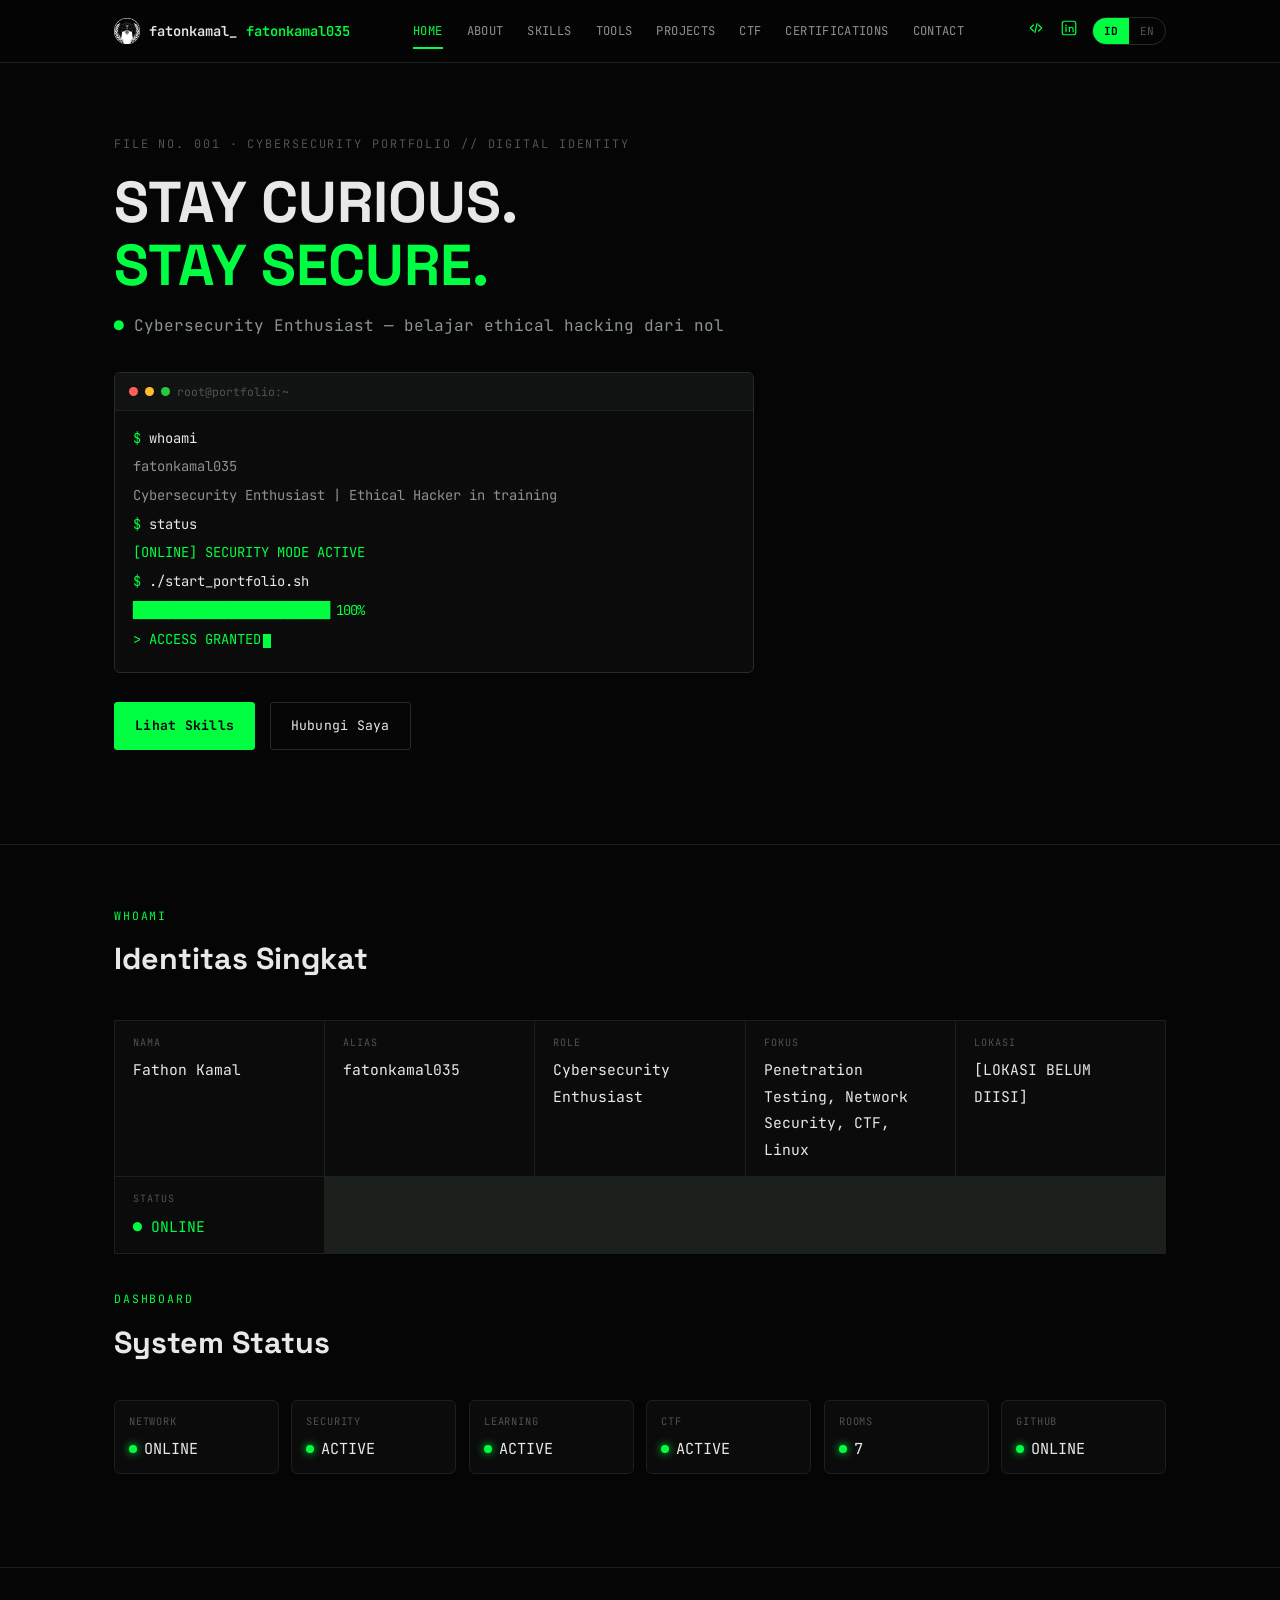
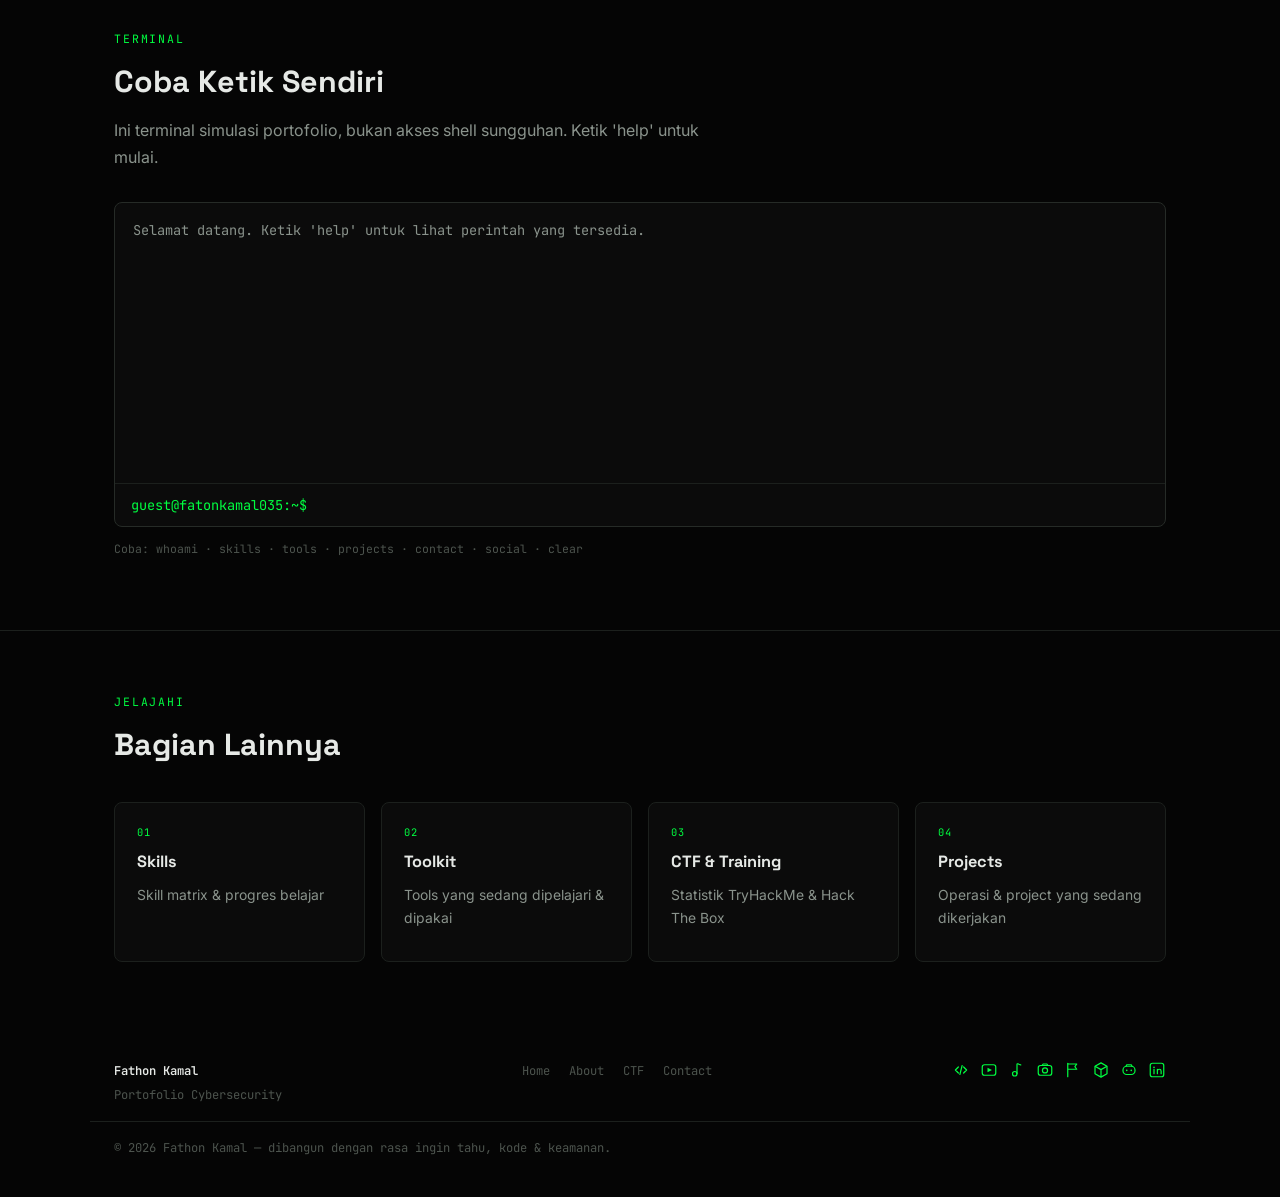
==== commit b4224f74: "Add files via upload" ====
--- a/index.html
+++ b/index.html
@@ -3,393 +3,143 @@
 <head>
 <meta charset="UTF-8">
 <meta name="viewport" content="width=device-width, initial-scale=1.0">
-<title>Fathon Kamal — Cyber Security & Ethical Hacking Portfolio</title>
+<title>Fathon Kamal — Cybersecurity Portfolio // Digital Identity</title>
+<meta name="description" content="Portofolio cybersecurity Fathon Kamal (fatonkamal035) — ethical hacking, penetration testing, CTF di TryHackMe & Hack The Box.">
+<meta property="og:title" content="Fathon Kamal — Cybersecurity Portfolio">
+<meta property="og:description" content="Portofolio cybersecurity: skills, tools, CTF progress, dan projects.">
+<meta property="og:type" content="website">
+<meta name="twitter:card" content="summary">
 <link rel="preconnect" href="https://fonts.googleapis.com">
 <link rel="preconnect" href="https://fonts.gstatic.com" crossorigin>
-<link href="https://fonts.googleapis.com/css2?family=Inter:wght@400;500;600;700;800&family=JetBrains+Mono:wght@400;500;600;700&display=swap" rel="stylesheet">
-<style>
-  :root{
-    --bg:#0e1416; --bg-alt:#121a1d; --panel:#161f23; --panel-2:#1b262a; --border:#263136;
-    --ink:#e7ecec; --ink-muted:#8fa3a8; --ink-faint:#546065;
-    --accent:#4fb6a6; --accent-dim:rgba(79,182,166,0.13);
-    --tag-easy:#4fb6a6; --tag-medium:#e0a23a; --tag-medium-dim:rgba(224,162,58,0.13);
-    --tag-hard:#d9614f; --tag-hard-dim:rgba(217,97,79,0.13);
-    --mono:'JetBrains Mono', ui-monospace, SFMono-Regular, Menlo, monospace;
-    --sans:'Inter', system-ui, -apple-system, sans-serif;
-  }
-  *{ box-sizing:border-box; }
-  html{ scroll-behavior:smooth; }
-  body{ margin:0; background:var(--bg); color:var(--ink); font-family:var(--sans); line-height:1.65; font-size:16px; -webkit-font-smoothing:antialiased; }
-  a{ color:var(--accent); text-decoration:none; }
-  a:hover{ text-decoration:underline; }
-  :focus-visible{ outline:2px solid var(--accent); outline-offset:3px; }
-  ::selection{ background:var(--accent-dim); color:var(--ink); }
-  .wrap{ max-width:1040px; margin:0 auto; padding:0 1.5rem; }
-
-  header.topnav{ position:sticky; top:0; z-index:50; background:rgba(14,20,22,0.85); backdrop-filter:blur(8px); border-bottom:1px solid var(--border); }
-  .topnav .wrap{ display:flex; align-items:center; justify-content:space-between; height:60px; gap:1rem; }
-  .brand{ display:flex; align-items:center; gap:9px; font-family:var(--mono); font-size:0.85rem; color:var(--ink-muted); }
-  .brand-logo{ width:26px; height:26px; filter:invert(1); opacity:0.92; }
-  .navlinks{ display:flex; gap:1.4rem; font-family:var(--mono); font-size:0.78rem; }
-  .navlinks a{ color:var(--ink-muted); }
-  .navlinks a:hover{ color:var(--accent); text-decoration:none; }
-  @media (max-width:640px){ .navlinks{ display:none; } }
-
-  .lang-switch{ display:flex; border:1px solid var(--border); border-radius:20px; overflow:hidden; flex-shrink:0; }
-  .lang-opt{ font-family:var(--mono); font-size:0.72rem; letter-spacing:0.04em; background:transparent; border:none; color:var(--ink-faint); padding:6px 12px; cursor:pointer; transition:background .15s, color .15s; }
-  .lang-opt.active{ background:var(--accent); color:#0e1416; font-weight:700; }
-
-  .hero{ position:relative; padding:5rem 0 3.5rem; border-bottom:1px solid var(--border); overflow:hidden; }
-  #netCanvas{ position:absolute; inset:0; z-index:0; width:100%; height:100%; }
-  .hero-watermark{ position:absolute; right:-60px; top:50%; transform:translateY(-50%); width:380px; height:380px; opacity:0.045; filter:invert(1); z-index:0; pointer-events:none; }
-  .hero .wrap{ position:relative; z-index:2; }
-
-  .stamp{ position:absolute; top:28px; right:1.5rem; border:1px solid var(--accent); color:var(--accent); font-family:var(--mono); font-size:0.68rem; letter-spacing:0.14em; padding:6px 10px; text-transform:uppercase; z-index:3; background:rgba(14,20,22,0.6); }
-  .file-no{ font-family:var(--mono); color:var(--ink-faint); font-size:0.78rem; letter-spacing:0.16em; margin-bottom:1.1rem; text-transform:uppercase; }
-  .hero h1{ font-family:var(--mono); font-weight:700; font-size:clamp(2rem, 5.4vw, 3.5rem); letter-spacing:-0.01em; margin:0 0 0.6rem; word-break:break-word; }
-  .hero h1 .prompt{ color:var(--accent); }
-  .hero .role{ font-size:1.06rem; color:var(--ink-muted); margin:0 0 1.8rem; max-width:40ch; }
-
-  .meta-grid{ display:grid; grid-template-columns:repeat(auto-fit,minmax(190px,1fr)); gap:1px; background:var(--border); border:1px solid var(--border); margin-bottom:1.6rem; }
-  .meta-item{ background:var(--panel); padding:14px 18px; }
-  .meta-item .label{ display:block; font-family:var(--mono); font-size:0.64rem; letter-spacing:0.1em; color:var(--ink-faint); text-transform:uppercase; margin-bottom:5px; }
-  .meta-item .value{ font-size:0.92rem; color:var(--ink); }
-
-  .stack-row{ display:flex; gap:0.7rem; flex-wrap:wrap; margin-bottom:1.8rem; }
-  .stack-badge{ display:flex; align-items:center; gap:7px; border:1px solid var(--border); background:var(--panel); padding:8px 14px; border-radius:24px; font-family:var(--mono); font-size:0.78rem; color:var(--ink); transition:transform .15s, border-color .15s; }
-  .stack-badge:hover{ transform:translateY(-2px); border-color:var(--accent); }
-  .stack-badge svg{ color:var(--accent); }
-
-  .terminal{ background:var(--panel); border:1px solid var(--border); border-radius:6px; padding:16px 20px; font-family:var(--mono); font-size:0.88rem; max-width:640px; margin-bottom:2rem; }
-  .terminal .l1{ color:var(--ink-faint); margin-bottom:6px; }
-  .terminal .l2{ color:var(--ink); }
-  .cursor{ display:inline-block; width:7px; height:1em; background:var(--accent); vertical-align:text-bottom; animation:blink 1s step-start infinite; margin-left:2px; }
-  @keyframes blink{ 50%{ opacity:0; } }
-
-  .btn-row{ display:flex; gap:0.9rem; flex-wrap:wrap; }
-  .btn{ font-family:var(--mono); font-size:0.82rem; letter-spacing:0.02em; padding:11px 18px; border-radius:5px; border:1px solid var(--border); color:var(--ink); transition:border-color .15s, color .15s, background .15s, transform .15s; }
-  .btn:hover{ text-decoration:none; transform:translateY(-2px); }
-  .btn.primary{ background:var(--accent); border-color:var(--accent); color:#0e1416; font-weight:600; }
-  .btn.primary:hover{ opacity:0.9; }
-  .btn.ghost:hover{ border-color:var(--accent); color:var(--accent); }
-
-  .ticker-wrap{ overflow:hidden; border-bottom:1px solid var(--border); background:var(--panel); }
-  .ticker-track{ display:flex; width:max-content; gap:2.6rem; padding:10px 1.5rem; animation:tickerScroll 30s linear infinite; }
-  .ticker-wrap:hover .ticker-track{ animation-play-state:paused; }
-  .ticker-item{ display:flex; align-items:center; gap:8px; font-family:var(--mono); font-size:0.76rem; color:var(--ink-muted); white-space:nowrap; }
-  .ticker-dot{ width:6px; height:6px; border-radius:50%; background:var(--accent); flex-shrink:0; }
-  @keyframes tickerScroll{ from{ transform:translateX(0); } to{ transform:translateX(-50%); } }
-
-  .section{ padding:4.2rem 0; border-bottom:1px solid var(--border); }
-  .section:last-of-type{ border-bottom:none; }
-  .section-head{ margin-bottom:2.2rem; max-width:58ch; }
-  .eyebrow{ font-family:var(--mono); font-size:0.72rem; letter-spacing:0.14em; color:var(--accent); text-transform:uppercase; margin-bottom:0.7rem; }
-  .section-head h2{ font-size:clamp(1.5rem,3vw,2rem); margin:0 0 0.7rem; }
-  .section-head p{ color:var(--ink-muted); margin:0; }
-
-  .reveal{ opacity:0; transform:translateY(14px); transition:opacity .5s ease, transform .5s ease; }
-  .reveal.in-view{ opacity:1; transform:translateY(0); }
-
-  .skills-grid{ display:grid; grid-template-columns:repeat(auto-fit,minmax(230px,1fr)); gap:1rem; }
-  .skill-card{ background:var(--panel); border:1px solid var(--border); border-radius:8px; padding:1.2rem 1.3rem; }
-  .skill-card .name-row{ display:flex; justify-content:space-between; align-items:baseline; margin-bottom:10px; gap:8px; }
-  .skill-card .name{ font-weight:600; font-size:0.96rem; }
-  .skill-card .pct{ font-family:var(--mono); font-size:0.8rem; color:var(--accent); flex-shrink:0; }
-  .bar-track{ height:6px; background:var(--bg-alt); border-radius:3px; overflow:hidden; margin-bottom:9px; }
-  .bar-fill{ height:100%; background:var(--accent); border-radius:3px; }
-  .skill-card .note{ font-size:0.83rem; color:var(--ink-muted); margin:0; }
-
-  .roadmap{ position:relative; margin-left:14px; border-left:2px solid var(--border); }
-  .roadmap-item{ position:relative; padding:0 0 2.6rem 34px; }
-  .roadmap-item:last-child{ padding-bottom:0; }
-  .roadmap-item::before{ content:attr(data-num); position:absolute; left:-15px; top:0; width:26px; height:26px; border-radius:50%; background:var(--bg); border:2px solid var(--border); display:flex; align-items:center; justify-content:center; font-family:var(--mono); font-size:0.64rem; color:var(--ink-muted); }
-  .roadmap-item.done::before{ border-color:var(--accent); color:var(--accent); }
-  .roadmap-item.progress::before{ border-color:var(--tag-medium); color:var(--tag-medium); }
-  .roadmap-item .rm-top{ display:flex; align-items:center; gap:10px; flex-wrap:wrap; margin-bottom:6px; }
-  .roadmap-item h3{ margin:0; font-size:1.04rem; }
-  .status-chip{ font-family:var(--mono); font-size:0.66rem; letter-spacing:0.06em; padding:3px 9px; border-radius:20px; text-transform:uppercase; border:1px solid var(--border); color:var(--ink-muted); }
-  .status-chip.done{ color:var(--accent); border-color:var(--accent); background:var(--accent-dim); }
-  .status-chip.progress{ color:var(--tag-medium); border-color:var(--tag-medium); background:var(--tag-medium-dim); }
-  .roadmap-item .week{ font-family:var(--mono); font-size:0.77rem; color:var(--ink-faint); margin-bottom:6px; }
-  .roadmap-item p{ margin:0; color:var(--ink-muted); font-size:0.91rem; max-width:58ch; }
-
-  .filter-row{ display:flex; gap:0.6rem; margin-bottom:1.6rem; flex-wrap:wrap; }
-  .filter-btn{ font-family:var(--mono); font-size:0.76rem; letter-spacing:0.04em; padding:7px 14px; border-radius:20px; border:1px solid var(--border); background:transparent; color:var(--ink-muted); cursor:pointer; transition:all .15s; }
-  .filter-btn:hover{ border-color:var(--accent); color:var(--accent); }
-  .filter-btn.active{ background:var(--accent); border-color:var(--accent); color:#0e1416; font-weight:600; }
-
-  .findings-grid{ display:grid; grid-template-columns:repeat(auto-fit,minmax(260px,1fr)); gap:1.1rem; }
-  .finding-card{ background:var(--panel); border:1px solid var(--border); border-radius:8px; padding:1.3rem 1.4rem; display:flex; flex-direction:column; gap:10px; transition:border-color .15s, transform .15s; }
-  .finding-card:hover{ border-color:var(--accent); transform:translateY(-2px); }
-  .finding-card.hidden{ display:none; }
-  .finding-card.placeholder{ border-style:dashed; }
-  .finding-top{ display:flex; justify-content:space-between; align-items:flex-start; gap:10px; }
-  .finding-card h3{ margin:0; font-size:0.99rem; }
-  .tag{ font-family:var(--mono); font-size:0.66rem; letter-spacing:0.05em; padding:3px 9px; border-radius:20px; text-transform:uppercase; white-space:nowrap; }
-  .tag.easy{ color:var(--tag-easy); border:1px solid var(--tag-easy); background:var(--accent-dim); }
-  .tag.medium{ color:var(--tag-medium); border:1px solid var(--tag-medium); background:var(--tag-medium-dim); }
-  .tag.hard{ color:var(--tag-hard); border:1px solid var(--tag-hard); background:var(--tag-hard-dim); }
-  .finding-card p{ margin:0; font-size:0.87rem; color:var(--ink-muted); flex:1; }
-  .finding-card .fstatus{ font-family:var(--mono); font-size:0.73rem; color:var(--ink-faint); }
-  .finding-card .flink{ font-family:var(--mono); font-size:0.8rem; }
-
-  .connect-grid{ display:grid; grid-template-columns:repeat(auto-fit,minmax(230px,1fr)); gap:1rem; }
-  .connect-card{ display:flex; align-items:center; gap:14px; background:var(--panel); border:1px solid var(--border); border-radius:8px; padding:1rem 1.2rem; color:var(--ink); transition:border-color .15s, transform .15s; }
-  .connect-card:hover{ border-color:var(--accent); text-decoration:none; transform:translateY(-2px); }
-  .c-icon{ flex-shrink:0; width:38px; height:38px; border-radius:8px; background:var(--bg-alt); display:flex; align-items:center; justify-content:center; color:var(--accent); }
-  .c-text{ flex:1; display:flex; flex-direction:column; min-width:0; }
-  .c-label{ font-weight:600; font-size:0.94rem; }
-  .c-sub{ display:block; font-family:var(--mono); font-size:0.72rem; color:var(--ink-faint); margin-top:2px; overflow:hidden; text-overflow:ellipsis; white-space:nowrap; }
-  .arrow{ color:var(--accent); font-family:var(--mono); flex-shrink:0; }
-
-  footer{ padding:2.2rem 0; }
-  footer .wrap{ display:flex; justify-content:space-between; flex-wrap:wrap; gap:10px; font-family:var(--mono); font-size:0.76rem; color:var(--ink-faint); }
-  .footer-left{ display:flex; flex-direction:column; gap:4px; }
-  .footer-credit{ font-size:0.68rem; opacity:0.8; }
-
-  @media (prefers-reduced-motion: reduce){
-    html{ scroll-behavior:auto; }
-    .reveal{ opacity:1; transform:none; transition:none; }
-    .cursor{ animation:none; }
-    .ticker-track{ animation:none; }
-  }
-</style>
+<link href="https://fonts.googleapis.com/css2?family=Inter:wght@400;500;600;700;800&family=Space+Grotesk:wght@500;600;700&family=JetBrains+Mono:wght@400;500;600;700&display=swap" rel="stylesheet">
+<link rel="stylesheet" href="style.css">
 </head>
 <body>
 
 <header class="topnav">
   <div class="wrap">
-    <div class="brand"><img class="brand-logo" src="[data-uri]" alt="Logo portofolio"><span>// fathonkamal.log</span></div>
+    <a href="index.html" class="brand"><img class="brand-logo" src="logo.png" alt="Logo"><span class="glitch" data-text="fatonkamal_">fatonkamal_</span><span class="alias"></span></a>
     <nav class="navlinks">
-      <a href="#arsenal" data-id="Skill" data-en="Skills">Skill</a>
-      <a href="#roadmap" data-id="Roadmap" data-en="Roadmap">Roadmap</a>
-      <a href="#findings" data-id="Tulisan" data-en="Write-ups">Tulisan</a>
-      <a href="#connect" data-id="Kontak" data-en="Contact">Kontak</a>
+      <a href="index.html" class="active" data-id="Home" data-en="Home">Home</a>
+      <a href="about.html" data-id="About" data-en="About">About</a>
+      <a href="skills.html" data-id="Skills" data-en="Skills">Skills</a>
+      <a href="tools.html" data-id="Tools" data-en="Tools">Tools</a>
+      <a href="projects.html" data-id="Projects" data-en="Projects">Projects</a>
+      <a href="ctf.html">CTF</a>
+      <a href="certifications.html" data-id="Certifications" data-en="Certifications">Certifications</a>
+      <a href="contact.html" data-id="Contact" data-en="Contact">Contact</a>
     </nav>
-    <div class="lang-switch" role="group" aria-label="Ganti bahasa">
-      <button class="lang-opt active" data-lang="id" type="button">ID</button>
-      <button class="lang-opt" data-lang="en" type="button">EN</button>
+    <div class="nav-right">
+      <a class="nav-icon-github" href="#" aria-label="GitHub" target="_blank" rel="noopener"></a>
+      <a class="nav-icon-linkedin" href="#" aria-label="LinkedIn" target="_blank" rel="noopener"></a>
+      <div class="lang-switch" role="group" aria-label="Ganti bahasa">
+        <button class="lang-opt active" data-lang="id" type="button">ID</button>
+        <button class="lang-opt" data-lang="en" type="button">EN</button>
+      </div>
+      <button class="hamburger" aria-label="Menu"><span></span><span></span><span></span></button>
     </div>
+  </div>
+  <div class="mobile-menu">
+    <a href="index.html" class="active">Home</a>
+    <a href="about.html" data-id="About" data-en="About">About</a>
+    <a href="skills.html" data-id="Skills" data-en="Skills">Skills</a>
+    <a href="tools.html" data-id="Tools" data-en="Tools">Tools</a>
+    <a href="projects.html" data-id="Projects" data-en="Projects">Projects</a>
+    <a href="ctf.html">CTF</a>
+    <a href="certifications.html" data-id="Certifications" data-en="Certifications">Certifications</a>
+    <a href="contact.html" data-id="Contact" data-en="Contact">Contact</a>
   </div>
 </header>
 
 <section class="hero">
-  <canvas id="netCanvas" aria-hidden="true"></canvas>
-  <img class="hero-watermark" src="[data-uri]" alt="" aria-hidden="true">
+  <canvas id="matrixCanvas" aria-hidden="true"></canvas>
   <div class="wrap">
-    <span class="stamp" data-id="Status: Sedang Belajar" data-en="Status: Actively Learning">Status: Sedang Belajar</span>
-    <div class="file-no" data-id="File No. 001 · Engagement: Pembelajaran Cyber Security" data-en="File No. 001 · Engagement: Cyber Security Learning">File No. 001 · Engagement: Pembelajaran Cyber Security</div>
-    <h1><span class="prompt">&gt;</span> Fathon Kamal</h1>
-    <p class="role" data-id="Belajar ethical hacking dari nol — satu langkah pasti setiap minggu." data-en="Learning ethical hacking from scratch — one deliberate step every week.">Belajar ethical hacking dari nol — satu langkah pasti setiap minggu.</p>
+    <div class="hero-eyebrow">FILE NO. 001 · CYBERSECURITY PORTFOLIO // DIGITAL IDENTITY</div>
+    <h1>
+      <span data-id="STAY CURIOUS." data-en="STAY CURIOUS.">STAY CURIOUS.</span><br>
+      <span class="accent" data-id="STAY SECURE." data-en="STAY SECURE.">STAY SECURE.</span>
+    </h1>
+    <p class="role-line"><span class="status-dot">●</span> <span data-id="Cybersecurity Enthusiast — belajar ethical hacking dari nol" data-en="Cybersecurity Enthusiast — learning ethical hacking from scratch">Cybersecurity Enthusiast — belajar ethical hacking dari nol</span></p>
 
-    <div class="meta-grid">
-      <div class="meta-item">
-        <span class="label" data-id="Fokus" data-en="Focus">Fokus</span>
-        <span class="value" data-id="Jaringan, Ethical Hacking, Cyber Security" data-en="Networking, Ethical Hacking, Cyber Security">Jaringan, Ethical Hacking, Cyber Security</span>
-      </div>
-      <div class="meta-item">
-        <span class="label" data-id="Tools Utama" data-en="Core Tools">Tools Utama</span>
-        <span class="value">Kali Linux, Nmap, Wireshark</span>
-      </div>
-      <div class="meta-item">
-        <span class="label" data-id="Platform Latihan" data-en="Practice Platforms">Platform Latihan</span>
-        <span class="value">TryHackMe, Hack The Box</span>
-      </div>
-      <div class="meta-item">
-        <span class="label" data-id="Progress Roadmap" data-en="Roadmap Progress">Progress Roadmap</span>
-        <span class="value" data-id="Minggu ke-4 dari 8" data-en="Week 4 of 8">Minggu ke-4 dari 8</span>
+    <div class="terminal-window">
+      <div class="terminal-titlebar"><span class="dot red"></span><span class="dot yellow"></span><span class="dot green"></span><span class="glitch" data-text="root@portfolio:~">root@portfolio:~</span></div>
+      <div class="terminal-body">
+        <div class="line"><span class="prompt-user">$</span> whoami</div>
+        <div class="line out">fatonkamal035</div>
+        <div class="line out" data-id="Cybersecurity Enthusiast | Ethical Hacker in training" data-en="Cybersecurity Enthusiast | Ethical Hacker in training">Cybersecurity Enthusiast | Ethical Hacker in training</div>
+        <div class="line"><span class="prompt-user">$</span> status</div>
+        <div class="line ok">[ONLINE] SECURITY MODE ACTIVE</div>
+        <div class="line"><span class="prompt-user">$</span> ./start_portfolio.sh</div>
+        <div class="line progress-bar-ascii">████████████████████████████ 100%</div>
+        <div class="line ok">&gt; ACCESS GRANTED<span class="cursor-block"></span></div>
       </div>
     </div>
 
-    <div class="stack-row">
-      <span class="stack-badge"><svg viewBox="0 0 24 24" width="16" height="16" aria-hidden="true"><rect x="2" y="4" width="20" height="16" rx="2" fill="none" stroke="currentColor" stroke-width="1.6"/><path d="M6 9l3.5 3L6 15" fill="none" stroke="currentColor" stroke-width="1.6" stroke-linecap="round" stroke-linejoin="round"/><path d="M12.5 15h5" fill="none" stroke="currentColor" stroke-width="1.6" stroke-linecap="round"/></svg>Kali Linux</span>
-      <span class="stack-badge"><svg viewBox="0 0 24 24" width="16" height="16" aria-hidden="true"><path d="M5 3v18" fill="none" stroke="currentColor" stroke-width="1.6" stroke-linecap="round"/><path d="M5 4h12l-2.5 3.5L17 11H5" fill="none" stroke="currentColor" stroke-width="1.6" stroke-linejoin="round"/></svg>TryHackMe</span>
-      <span class="stack-badge"><svg viewBox="0 0 24 24" width="16" height="16" aria-hidden="true"><path d="M12 2.5l8 4.5v10l-8 4.5-8-4.5V7l8-4.5z" fill="none" stroke="currentColor" stroke-width="1.6" stroke-linejoin="round"/><path d="M4 7l8 4.5 8-4.5M12 11.5V21" fill="none" stroke="currentColor" stroke-width="1.6" stroke-linejoin="round"/></svg>Hack The Box</span>
-    </div>
-
-    <div class="terminal">
-      <div class="l1">$ whoami</div>
-      <div class="l2" id="typeTarget" data-id="Pemula yang lagi belajar ethical hacking, mendokumentasikan tiap langkah di sini." data-en="A beginner learning ethical hacking, documenting every step here."></div>
-    </div>
-
-    <div class="btn-row">
-      <a class="btn primary" href="#roadmap" data-id="Lihat Roadmap" data-en="View Roadmap">Lihat Roadmap</a>
-      <a class="btn ghost" href="#connect" data-id="Hubungi Saya" data-en="Contact Me">Hubungi Saya</a>
+    <div class="btn-row" style="margin-top:1.8rem;">
+      <a class="btn primary" href="skills.html" data-id="Lihat Skills" data-en="View Skills">Lihat Skills</a>
+      <a class="btn ghost" href="contact.html" data-id="Hubungi Saya" data-en="Contact Me">Hubungi Saya</a>
     </div>
   </div>
 </section>
 
-<div class="ticker-wrap">
-  <div class="ticker-track">
-    <span class="ticker-item"><span class="ticker-dot"></span><span data-id="TryHackMe · Linux Fundamentals — 50% selesai" data-en="TryHackMe · Linux Fundamentals — 50% complete"></span></span>
-    <span class="ticker-item"><span class="ticker-dot"></span><span data-id="Hack The Box · Role: Cybersecurity Student" data-en="Hack The Box · Role: Cybersecurity Student"></span></span>
-    <span class="ticker-item"><span class="ticker-dot"></span><span data-id="Kali Linux · Terinstal & Aktif" data-en="Kali Linux · Installed & Active"></span></span>
-    <span class="ticker-item"><span class="ticker-dot"></span><span data-id="Roadmap · Minggu ke-4 dari 8" data-en="Roadmap · Week 4 of 8"></span></span>
-    <span class="ticker-item"><span class="ticker-dot"></span><span data-id="Fokus · Network Penetration Testing" data-en="Focus · Network Penetration Testing"></span></span>
-    <span class="ticker-item"><span class="ticker-dot"></span><span data-id="TryHackMe · Linux Fundamentals — 50% selesai" data-en="TryHackMe · Linux Fundamentals — 50% complete"></span></span>
-    <span class="ticker-item"><span class="ticker-dot"></span><span data-id="Hack The Box · Role: Cybersecurity Student" data-en="Hack The Box · Role: Cybersecurity Student"></span></span>
-    <span class="ticker-item"><span class="ticker-dot"></span><span data-id="Kali Linux · Terinstal & Aktif" data-en="Kali Linux · Installed & Active"></span></span>
-    <span class="ticker-item"><span class="ticker-dot"></span><span data-id="Roadmap · Minggu ke-4 dari 8" data-en="Roadmap · Week 4 of 8"></span></span>
-    <span class="ticker-item"><span class="ticker-dot"></span><span data-id="Fokus · Network Penetration Testing" data-en="Focus · Network Penetration Testing"></span></span>
-  </div>
-</div>
-
-<section class="section" id="arsenal">
+<section class="section">
   <div class="wrap">
     <div class="section-head reveal">
-      <div class="eyebrow">Arsenal</div>
-      <h2 data-id="Skill Saat Ini" data-en="Current Skills">Skill Saat Ini</h2>
-      <p data-id="Persentase di bawah bukan nilai ujian — cuma checkpoint jujur biar progresnya kelihatan jelas dari waktu ke waktu." data-en="These percentages aren't exam scores — just an honest checkpoint to track progress over time.">Persentase di bawah bukan nilai ujian — cuma checkpoint jujur biar progresnya kelihatan jelas dari waktu ke waktu.</p>
+      <div class="eyebrow">WHOAMI</div>
+      <h2 data-id="Identitas Singkat" data-en="Quick Identity">Identitas Singkat</h2>
     </div>
-    <div class="skills-grid">
-      <div class="skill-card reveal">
-        <div class="name-row"><span class="name" data-id="Jaringan Dasar" data-en="Networking Fundamentals">Jaringan Dasar</span><span class="pct">35%</span></div>
-        <div class="bar-track"><div class="bar-fill" style="width:35%"></div></div>
-        <p class="note" data-id="TCP/IP, subnetting, model OSI" data-en="TCP/IP, subnetting, OSI model">TCP/IP, subnetting, model OSI</p>
-      </div>
-      <div class="skill-card reveal">
-        <div class="name-row"><span class="name">Linux &amp; Kali Linux</span><span class="pct">45%</span></div>
-        <div class="bar-track"><div class="bar-fill" style="width:45%"></div></div>
-        <p class="note" data-id="Instalasi selesai, aktif latihan CLI (sudo, root)" data-en="Installation complete, actively practicing the CLI (sudo, root)">Instalasi selesai, aktif latihan CLI (sudo, root)</p>
-      </div>
-      <div class="skill-card reveal">
-        <div class="name-row"><span class="name">Nmap</span><span class="pct">10%</span></div>
-        <div class="bar-track"><div class="bar-fill" style="width:10%"></div></div>
-        <p class="note" data-id="Baru kenal dasar scanning" data-en="Just getting started with basic scanning">Baru kenal dasar scanning</p>
-      </div>
-      <div class="skill-card reveal">
-        <div class="name-row"><span class="name">Wireshark</span><span class="pct">10%</span></div>
-        <div class="bar-track"><div class="bar-fill" style="width:10%"></div></div>
-        <p class="note" data-id="Baru kenal dasar analisis paket" data-en="Just getting started with packet analysis">Baru kenal dasar analisis paket</p>
-      </div>
-      <div class="skill-card reveal">
-        <div class="name-row"><span class="name" data-id="Riset Mandiri (NotebookLM)" data-en="Independent Research (NotebookLM)">Riset Mandiri (NotebookLM)</span><span class="pct">40%</span></div>
-        <div class="bar-track"><div class="bar-fill" style="width:40%"></div></div>
-        <p class="note" data-id="Terbiasa riset materi belajar pakai NotebookLM" data-en="Comfortable researching material using NotebookLM">Terbiasa riset materi belajar pakai NotebookLM</p>
-      </div>
+    <div class="whoami-grid" id="whoamiGrid"></div>
+
+    <div class="section-head reveal" style="margin-top:0.5rem;">
+      <div class="eyebrow" data-id="Dashboard" data-en="Dashboard">Dashboard</div>
+      <h2 data-id="System Status" data-en="System Status">System Status</h2>
     </div>
+    <div class="dash-grid" id="dashGrid"></div>
   </div>
 </section>
 
-<section class="section" id="roadmap">
+<section class="section">
   <div class="wrap">
     <div class="section-head reveal">
-      <div class="eyebrow" data-id="Timeline" data-en="Timeline">Timeline</div>
-      <h2 data-id="Roadmap 8 Minggu" data-en="8-Week Roadmap">Roadmap 8 Minggu</h2>
-      <p data-id="Jalur belajar yang lagi dijalani, dari nol sampai mulai praktik langsung. Status tiap tahap diupdate manual sesuai progres asli." data-en="The learning path currently underway, from zero to hands-on practice. Each stage's status is updated manually to match real progress.">Jalur belajar yang lagi dijalani, dari nol sampai mulai praktik langsung. Status tiap tahap diupdate manual sesuai progres asli.</p>
+      <div class="eyebrow">Terminal</div>
+      <h2 data-id="Coba Ketik Sendiri" data-en="Try It Yourself">Coba Ketik Sendiri</h2>
+      <p data-id="Ini terminal simulasi portofolio, bukan akses shell sungguhan. Ketik 'help' untuk mulai." data-en="This is a portfolio simulation terminal, not a real shell. Type 'help' to start.">Ini terminal simulasi portofolio, bukan akses shell sungguhan. Ketik 'help' untuk mulai.</p>
     </div>
-    <div class="roadmap">
-      <div class="roadmap-item done reveal" data-num="01">
-        <div class="rm-top"><h3 data-id="Dasar Jaringan" data-en="Networking Fundamentals">Dasar Jaringan</h3><span class="status-chip done" data-id="Selesai" data-en="Completed">Selesai</span></div>
-        <div class="week" data-id="Minggu 1–2" data-en="Week 1–2">Minggu 1–2</div>
-        <p data-id="TCP/IP, subnetting, model OSI — fondasi sebelum masuk ke tools." data-en="TCP/IP, subnetting, OSI model — the foundation before moving into tools.">TCP/IP, subnetting, model OSI — fondasi sebelum masuk ke tools.</p>
+    <div class="iterm reveal">
+      <div class="iterm-output" id="itermOutput">
+        <div class="line cmd-out" data-id="Selamat datang. Ketik 'help' untuk lihat perintah yang tersedia." data-en="Welcome. Type 'help' to see available commands.">Selamat datang. Ketik 'help' untuk lihat perintah yang tersedia.</div>
       </div>
-      <div class="roadmap-item progress reveal" data-num="02">
-        <div class="rm-top"><h3 data-id="Dasar Linux &amp; Kali Linux" data-en="Linux &amp; Kali Linux Basics">Dasar Linux &amp; Kali Linux</h3><span class="status-chip progress" data-id="Sedang Berlangsung" data-en="In Progress">Sedang Berlangsung</span></div>
-        <div class="week" data-id="Minggu 3–4" data-en="Week 3–4">Minggu 3–4</div>
-        <p data-id="Instalasi Kali Linux selesai, sekarang aktif latihan command line lewat modul Linux Fundamentals." data-en="Kali Linux installation is done, now actively practicing the command line through the Linux Fundamentals module.">Instalasi Kali Linux selesai, sekarang aktif latihan command line lewat modul Linux Fundamentals.</p>
-      </div>
-      <div class="roadmap-item reveal" data-num="03">
-        <div class="rm-top"><h3 data-id="Tools Dasar" data-en="Core Tools">Tools Dasar</h3><span class="status-chip" data-id="Belum Dimulai" data-en="Not Started">Belum Dimulai</span></div>
-        <div class="week" data-id="Minggu 5–6" data-en="Week 5–6">Minggu 5–6</div>
-        <p data-id="Nmap untuk network scanning, Wireshark untuk analisis paket." data-en="Nmap for network scanning, Wireshark for packet analysis.">Nmap untuk network scanning, Wireshark untuk analisis paket.</p>
-      </div>
-      <div class="roadmap-item progress reveal" data-num="04">
-        <div class="rm-top"><h3 data-id="Praktik di TryHackMe &amp; Hack The Box" data-en="Hands-on Practice">Praktik di TryHackMe &amp; Hack The Box</h3><span class="status-chip progress" data-id="Sedang Berlangsung" data-en="In Progress">Sedang Berlangsung</span></div>
-        <div class="week" data-id="Minggu 7–8" data-en="Week 7–8">Minggu 7–8</div>
-        <p data-id="Sudah mulai lebih awal lewat TryHackMe (Linux Fundamentals) dan bikin akun Hack The Box untuk lanjut latihan network penetration testing." data-en="Already started early via TryHackMe (Linux Fundamentals) and set up a Hack The Box account to continue practicing network penetration testing.">Sudah mulai lebih awal lewat TryHackMe (Linux Fundamentals) dan bikin akun Hack The Box untuk lanjut latihan network penetration testing.</p>
+      <div class="iterm-input-row">
+        <span class="p">guest@fatonkamal035:~$</span>
+        <input id="itermInput" type="text" autocomplete="off" spellcheck="false" aria-label="Terminal command input">
       </div>
     </div>
+    <p class="iterm-hint" data-id="Coba: whoami · skills · tools · projects · contact · social · clear" data-en="Try: whoami · skills · tools · projects · contact · social · clear">Coba: whoami · skills · tools · projects · contact · social · clear</p>
   </div>
 </section>
 
-<section class="section" id="findings">
+<section class="section">
   <div class="wrap">
     <div class="section-head reveal">
-      <div class="eyebrow">Findings</div>
-      <h2 data-id="Tulisan &amp; Write-up" data-en="Write-ups &amp; Notes">Tulisan &amp; Write-up</h2>
-      <p data-id="Dokumentasi tiap room, CTF, atau eksperimen kecil. Formatnya sengaja mirip laporan pentest asli, biar terbiasa dari sekarang." data-en="Documentation of every room, CTF, or small experiment. The format deliberately mirrors a real pentest report, to build the habit early.">Dokumentasi tiap room, CTF, atau eksperimen kecil. Formatnya sengaja mirip laporan pentest asli, biar terbiasa dari sekarang.</p>
+      <div class="eyebrow" data-id="Jelajahi" data-en="Explore">Jelajahi</div>
+      <h2 data-id="Bagian Lainnya" data-en="More Sections">Bagian Lainnya</h2>
     </div>
-
-    <div class="filter-row reveal">
-      <button class="filter-btn active" data-filter="all" data-id="Semua" data-en="All">Semua</button>
-      <button class="filter-btn" data-filter="easy">Easy</button>
-      <button class="filter-btn" data-filter="medium">Medium</button>
-      <button class="filter-btn" data-filter="hard">Hard</button>
-    </div>
-
-    <div class="findings-grid">
-      <div class="finding-card reveal" data-difficulty="easy">
-        <div class="finding-top">
-          <h3>TryHackMe — Linux Fundamentals</h3>
-          <span class="tag easy">Easy</span>
-        </div>
-        <p data-id="Modul dasar Linux di TryHackMe: navigasi file system, permission, dan penggunaan command line sebagai user biasa maupun root." data-en="TryHackMe's Linux basics module: filesystem navigation, permissions, and using the command line as both a regular user and root.">Modul dasar Linux di TryHackMe: navigasi file system, permission, dan penggunaan command line sebagai user biasa maupun root.</p>
-        <span class="fstatus" data-id="Sedang Dikerjakan — 50%" data-en="In Progress — 50%">Sedang Dikerjakan — 50%</span>
-        <a class="flink" href="https://tryhackme.com/p/fatonkamal035" target="_blank" rel="noopener" data-id="Lihat profil →" data-en="View profile →">Lihat profil →</a>
-      </div>
-
-      <div class="finding-card placeholder reveal" data-difficulty="tbd">
-        <div class="finding-top">
-          <h3 data-id="Hack The Box — Write-up Pertama" data-en="Hack The Box — First Write-up">Hack The Box — Write-up Pertama</h3>
-        </div>
-        <p data-id="Belum ada tulisan — akan diisi setelah menyelesaikan challenge pertama di Hack The Box." data-en="No write-up yet — will be added after completing the first Hack The Box challenge.">Belum ada tulisan — akan diisi setelah menyelesaikan challenge pertama di Hack The Box.</p>
-        <span class="fstatus" data-id="Segera" data-en="Coming Soon">Segera</span>
-      </div>
-
-      <div class="finding-card placeholder reveal" data-difficulty="tbd">
-        <div class="finding-top">
-          <h3 data-id="TryHackMe — Room Berikutnya" data-en="TryHackMe — Next Room">TryHackMe — Room Berikutnya</h3>
-        </div>
-        <p data-id="Room berikutnya akan didokumentasikan di sini setelah selesai dikerjakan." data-en="The next room will be documented here once it's completed.">Room berikutnya akan didokumentasikan di sini setelah selesai dikerjakan.</p>
-        <span class="fstatus" data-id="Segera" data-en="Coming Soon">Segera</span>
-      </div>
-    </div>
-  </div>
-</section>
-
-<section class="section" id="connect">
-  <div class="wrap">
-    <div class="section-head reveal">
-      <div class="eyebrow">Connect</div>
-      <h2 data-id="Hubungi Saya" data-en="Get in Touch">Hubungi Saya</h2>
-      <p data-id="Ikutin progres belajar atau connect langsung lewat salah satu link berikut." data-en="Follow the learning progress or connect directly through any of the links below.">Ikutin progres belajar atau connect langsung lewat salah satu link berikut.</p>
-    </div>
-    <div class="connect-grid">
-      <a class="connect-card reveal" href="https://github.com/fatonkamal035-Cybersecurity" target="_blank" rel="noopener">
-        <span class="c-icon"><svg viewBox="0 0 24 24" width="18" height="18" aria-hidden="true"><path d="M8.5 8l-4 4 4 4" fill="none" stroke="currentColor" stroke-width="1.6" stroke-linecap="round" stroke-linejoin="round"/><path d="M15.5 8l4 4-4 4" fill="none" stroke="currentColor" stroke-width="1.6" stroke-linecap="round" stroke-linejoin="round"/><path d="M13.5 6l-3 12" fill="none" stroke="currentColor" stroke-width="1.6" stroke-linecap="round"/></svg></span>
-        <span class="c-text"><span class="c-label">GitHub</span><span class="c-sub">github.com/fatonkamal035-Cybersecurity</span></span>
-        <span class="arrow">→</span>
+    <div class="card-grid reveal">
+      <a class="tool-card" href="skills.html" style="color:inherit;">
+        <div class="t-cat">01</div><h3 data-id="Skills" data-en="Skills">Skills</h3>
+        <p data-id="Skill matrix & progres belajar" data-en="Skill matrix & learning progress">Skill matrix & progres belajar</p>
       </a>
-      <a class="connect-card reveal" href="https://tryhackme.com/p/fatonkamal035" target="_blank" rel="noopener">
-        <span class="c-icon"><svg viewBox="0 0 24 24" width="18" height="18" aria-hidden="true"><path d="M5 3v18" fill="none" stroke="currentColor" stroke-width="1.6" stroke-linecap="round"/><path d="M5 4h12l-2.5 3.5L17 11H5" fill="none" stroke="currentColor" stroke-width="1.6" stroke-linejoin="round"/></svg></span>
-        <span class="c-text"><span class="c-label">TryHackMe</span><span class="c-sub">tryhackme.com/p/fatonkamal035</span></span>
-        <span class="arrow">→</span>
+      <a class="tool-card" href="tools.html" style="color:inherit;">
+        <div class="t-cat">02</div><h3 data-id="Toolkit" data-en="Toolkit">Toolkit</h3>
+        <p data-id="Tools yang sedang dipelajari & dipakai" data-en="Tools currently being learned & used">Tools yang sedang dipelajari & dipakai</p>
       </a>
-      <a class="connect-card reveal" href="https://profile.hackthebox.com/profile/019f945a-256c-727d-b4b6-a1d0f106f0dd" target="_blank" rel="noopener">
-        <span class="c-icon"><svg viewBox="0 0 24 24" width="18" height="18" aria-hidden="true"><path d="M12 2.5l8 4.5v10l-8 4.5-8-4.5V7l8-4.5z" fill="none" stroke="currentColor" stroke-width="1.6" stroke-linejoin="round"/><path d="M4 7l8 4.5 8-4.5M12 11.5V21" fill="none" stroke="currentColor" stroke-width="1.6" stroke-linejoin="round"/></svg></span>
-        <span class="c-text"><span class="c-label">Hack The Box</span><span class="c-sub" data-id="Profil publik" data-en="Public profile">Profil publik</span></span>
-        <span class="arrow">→</span>
+      <a class="tool-card" href="ctf.html" style="color:inherit;">
+        <div class="t-cat">03</div><h3>CTF &amp; Training</h3>
+        <p data-id="Statistik TryHackMe & Hack The Box" data-en="TryHackMe & Hack The Box stats">Statistik TryHackMe & Hack The Box</p>
       </a>
-      <a class="connect-card reveal" href="https://youtube.com/@gxsmacine_025?si=J67fFeJ-gTtg4mq9" target="_blank" rel="noopener">
-        <span class="c-icon"><svg viewBox="0 0 24 24" width="18" height="18" aria-hidden="true"><rect x="3" y="5" width="18" height="14" rx="3" fill="none" stroke="currentColor" stroke-width="1.6"/><path d="M10 9l6 3-6 3V9z" fill="currentColor" stroke="none"/></svg></span>
-        <span class="c-text"><span class="c-label">YouTube</span><span class="c-sub">@gxsmacine_025</span></span>
-        <span class="arrow">→</span>
-      </a>
-      <a class="connect-card reveal" href="https://www.tiktok.com/@fkrr_025?_r=1&_t=ZS-98RF6zHrfpx" target="_blank" rel="noopener">
-        <span class="c-icon"><svg viewBox="0 0 24 24" width="18" height="18" aria-hidden="true"><circle cx="9" cy="17" r="3" fill="none" stroke="currentColor" stroke-width="1.6"/><path d="M12 17V4.5c0-.6.6-1 1.1-.7 1 .6 2.3 1.3 3.9 1.4" fill="none" stroke="currentColor" stroke-width="1.6" stroke-linecap="round" stroke-linejoin="round"/></svg></span>
-        <span class="c-text"><span class="c-label">TikTok</span><span class="c-sub">@fkrr_025</span></span>
-        <span class="arrow">→</span>
-      </a>
-      <a class="connect-card reveal" href="https://www.instagram.com/fkrr_035?igsh=MWtvOXd1YmMxM2FtYg==" target="_blank" rel="noopener">
-        <span class="c-icon"><svg viewBox="0 0 24 24" width="18" height="18" aria-hidden="true"><rect x="3" y="6" width="18" height="13" rx="3" fill="none" stroke="currentColor" stroke-width="1.6"/><circle cx="12" cy="12.5" r="3.4" fill="none" stroke="currentColor" stroke-width="1.6"/><path d="M8 6l1.5-2h5L16 6" fill="none" stroke="currentColor" stroke-width="1.6" stroke-linejoin="round"/></svg></span>
-        <span class="c-text"><span class="c-label">Instagram</span><span class="c-sub">@fkrr_035</span></span>
-        <span class="arrow">→</span>
-      </a>
-      <a class="connect-card reveal" href="mailto:fathonkamal045@gmail.com">
-        <span class="c-icon"><svg viewBox="0 0 24 24" width="18" height="18" aria-hidden="true"><rect x="3" y="5" width="18" height="14" rx="2" fill="none" stroke="currentColor" stroke-width="1.6"/><path d="M3.5 6.5l8.5 6 8.5-6" fill="none" stroke="currentColor" stroke-width="1.6" stroke-linecap="round" stroke-linejoin="round"/></svg></span>
-        <span class="c-text"><span class="c-label" data-id="Email" data-en="Email">Email</span><span class="c-sub">fathonkamal045@gmail.com</span></span>
-        <span class="arrow">→</span>
+      <a class="tool-card" href="projects.html" style="color:inherit;">
+        <div class="t-cat">04</div><h3 data-id="Projects" data-en="Projects">Projects</h3>
+        <p data-id="Operasi & project yang sedang dikerjakan" data-en="Operations & projects in progress">Operasi & project yang sedang dikerjakan</p>
       </a>
     </div>
   </div>
@@ -398,130 +148,23 @@
 <footer>
   <div class="wrap">
     <div class="footer-left">
-      <span data-id="Dibuat dengan semangat belajar." data-en="Made with a hunger to learn.">Dibuat dengan semangat belajar.</span>
-      <span class="footer-credit" data-id="Ditenagai oleh Kali Linux" data-en="Powered by Kali Linux">Ditenagai oleh Kali Linux</span>
+      <span style="color:var(--ink);font-weight:600;">Fathon Kamal</span>
+      <span data-id="Portofolio Cybersecurity" data-en="Cybersecurity Portfolio">Portofolio Cybersecurity</span>
     </div>
-    <span>// EOF</span>
+    <nav class="footer-nav">
+      <a href="index.html" data-id="Home" data-en="Home">Home</a>
+      <a href="about.html" data-id="About" data-en="About">About</a>
+      <a href="ctf.html">CTF</a>
+      <a href="contact.html" data-id="Contact" data-en="Contact">Contact</a>
+    </nav>
+    <div id="footerSocials" style="display:flex;gap:10px;"></div>
+  </div>
+  <div class="wrap" style="margin-top:16px;padding-top:16px;border-top:1px solid var(--border);">
+    <span>© 2026 Fathon Kamal — <span data-id="dibangun dengan rasa ingin tahu, kode & keamanan." data-en="built with curiosity, code &amp; security.">dibangun dengan rasa ingin tahu, kode &amp; keamanan.</span></span>
   </div>
 </footer>
 
-<script>
-  const reduceMotion = window.matchMedia('(prefers-reduced-motion: reduce)').matches;
-
-  const revealEls = document.querySelectorAll('.reveal');
-  if('IntersectionObserver' in window && !reduceMotion){
-    const io = new IntersectionObserver((entries)=>{
-      entries.forEach(e=>{ if(e.isIntersecting){ e.target.classList.add('in-view'); io.unobserve(e.target); } });
-    }, { threshold:0.12 });
-    revealEls.forEach(el=>io.observe(el));
-  } else {
-    revealEls.forEach(el=>el.classList.add('in-view'));
-  }
-
-  const typeTarget = document.getElementById('typeTarget');
-  const typeStrings = { id: typeTarget.getAttribute('data-id'), en: typeTarget.getAttribute('data-en') };
-  let typingDone = false;
-  if(reduceMotion){
-    typeTarget.textContent = typeStrings.id;
-    typingDone = true;
-  } else {
-    let i = 0;
-    const full = typeStrings.id;
-    (function typeChar(){
-      if(i <= full.length){
-        typeTarget.innerHTML = full.slice(0,i) + '<span class="cursor"></span>';
-        i++;
-        setTimeout(typeChar, 22);
-      } else {
-        typingDone = true;
-      }
-    })();
-  }
-
-  const filterBtns = document.querySelectorAll('.filter-btn');
-  const cards = document.querySelectorAll('.finding-card');
-  filterBtns.forEach(btn=>{
-    btn.addEventListener('click', ()=>{
-      filterBtns.forEach(b=>b.classList.remove('active'));
-      btn.classList.add('active');
-      const f = btn.dataset.filter;
-      cards.forEach(c=>{
-        if(f === 'all' || c.dataset.difficulty === f){ c.classList.remove('hidden'); }
-        else { c.classList.add('hidden'); }
-      });
-    });
-  });
-
-  let currentLang = 'id';
-  const langBtns = document.querySelectorAll('.lang-opt');
-  function renderLang(lang){
-    document.querySelectorAll('[data-id]').forEach(el=>{
-      const val = el.getAttribute('data-' + lang);
-      if(val !== null){ el.textContent = val; }
-    });
-    document.documentElement.setAttribute('lang', lang);
-    langBtns.forEach(b=> b.classList.toggle('active', b.dataset.lang === lang));
-    if(typingDone && typeStrings[lang]){ typeTarget.textContent = typeStrings[lang]; }
-  }
-  langBtns.forEach(btn=>{
-    btn.addEventListener('click', ()=>{
-      if(btn.dataset.lang === currentLang) return;
-      currentLang = btn.dataset.lang;
-      renderLang(currentLang);
-    });
-  });
-
-  const canvas = document.getElementById('netCanvas');
-  if(canvas){
-    const ctx = canvas.getContext('2d');
-    let w, h, points = [];
-    function resize(){
-      const hero = canvas.parentElement;
-      w = canvas.width = hero.offsetWidth;
-      h = canvas.height = hero.offsetHeight;
-    }
-    function initPoints(){
-      const count = Math.max(20, Math.min(50, Math.floor((w*h)/18000)));
-      points = Array.from({length: count}, ()=>({
-        x: Math.random()*w, y: Math.random()*h,
-        vx: (Math.random()-0.5)*0.25, vy: (Math.random()-0.5)*0.25
-      }));
-    }
-    function draw(){
-      ctx.clearRect(0,0,w,h);
-      points.forEach(p=>{
-        p.x += p.vx; p.y += p.vy;
-        if(p.x < 0 || p.x > w) p.vx *= -1;
-        if(p.y < 0 || p.y > h) p.vy *= -1;
-      });
-      for(let i=0;i<points.length;i++){
-        for(let j=i+1;j<points.length;j++){
-          const dx = points[i].x-points[j].x, dy = points[i].y-points[j].y;
-          const dist = Math.sqrt(dx*dx+dy*dy);
-          if(dist < 130){
-            ctx.strokeStyle = 'rgba(79,182,166,' + (0.16 * (1 - dist/130)).toFixed(3) + ')';
-            ctx.lineWidth = 1;
-            ctx.beginPath();
-            ctx.moveTo(points[i].x, points[i].y);
-            ctx.lineTo(points[j].x, points[j].y);
-            ctx.stroke();
-          }
-        }
-      }
-      points.forEach(p=>{
-        ctx.fillStyle = 'rgba(79,182,166,0.5)';
-        ctx.beginPath();
-        ctx.arc(p.x, p.y, 1.6, 0, Math.PI*2);
-        ctx.fill();
-      });
-      if(!reduceMotion){ requestAnimationFrame(draw); }
-    }
-    resize();
-    initPoints();
-    draw();
-    window.addEventListener('resize', ()=>{ resize(); initPoints(); if(reduceMotion){ draw(); } });
-  }
-</script>
-
+<script src="data.js"></script>
+<script src="script.js"></script>
 </body>
 </html>
--- a/style.css
+++ b/style.css
@@ -0,0 +1,239 @@
+/* ==========================================================
+   CYBERSECURITY PORTFOLIO — DESIGN SYSTEM
+   ========================================================== */
+
+:root{
+  --bg-0:#050505; --bg-1:#0b0b0b; --bg-2:#111312;
+  --border:#1c201d; --border-strong:#262b27;
+  --green:#00ff41; --green-dim:rgba(0,255,65,0.12); --green-soft:rgba(0,255,65,0.35);
+  --red:#ff003c; --red-dim:rgba(255,0,60,0.12);
+  --ink:#e6e9e6; --ink-muted:#8a938c; --ink-faint:#4d544e;
+  --font-display:'Space Grotesk', 'Inter', sans-serif;
+  --font-body:'Inter', system-ui, sans-serif;
+  --font-mono:'JetBrains Mono', ui-monospace, monospace;
+}
+
+*{ box-sizing:border-box; }
+html{ scroll-behavior:smooth; }
+body{
+  margin:0; background:var(--bg-0); color:var(--ink);
+  font-family:var(--font-body); line-height:1.65; font-size:16px;
+  -webkit-font-smoothing:antialiased;
+}
+a{ color:var(--green); text-decoration:none; }
+a:hover{ text-decoration:underline; }
+:focus-visible{ outline:2px solid var(--green); outline-offset:3px; }
+::selection{ background:var(--green-dim); color:var(--ink); }
+img{ max-width:100%; display:block; }
+.wrap{ max-width:1100px; margin:0 auto; padding:0 1.5rem; }
+
+/* faint scanline overlay across whole site */
+body::before{
+  content:''; position:fixed; inset:0; pointer-events:none; z-index:999;
+  background:repeating-linear-gradient(to bottom, rgba(255,255,255,0.012) 0px, rgba(255,255,255,0.012) 1px, transparent 1px, transparent 3px);
+  mix-blend-mode:overlay;
+}
+
+/* ---------- NAV ---------- */
+header.topnav{
+  position:sticky; top:0; z-index:60;
+  background:rgba(5,5,5,0.72); backdrop-filter:blur(10px);
+  border-bottom:1px solid var(--border);
+}
+.topnav .wrap{ display:flex; align-items:center; justify-content:space-between; height:62px; gap:1rem; }
+.brand{ display:flex; align-items:center; gap:9px; font-family:var(--font-mono); font-size:0.86rem; color:var(--ink); font-weight:600; }
+.brand-logo{ width:26px; height:26px; filter:invert(1); }
+.brand .alias{ color:var(--green); }
+
+.navlinks{ display:flex; gap:1.5rem; font-family:var(--font-mono); font-size:0.76rem; letter-spacing:0.03em; }
+.navlinks a{ color:var(--ink-muted); text-transform:uppercase; position:relative; padding:4px 0; }
+.navlinks a:hover, .navlinks a.active{ color:var(--green); text-decoration:none; }
+.navlinks a.active::after{ content:''; position:absolute; left:0; right:0; bottom:-4px; height:2px; background:var(--green); }
+
+.nav-right{ display:flex; align-items:center; gap:0.9rem; }
+.lang-switch{ display:flex; border:1px solid var(--border-strong); border-radius:20px; overflow:hidden; flex-shrink:0; }
+.lang-opt{ font-family:var(--font-mono); font-size:0.7rem; background:transparent; border:none; color:var(--ink-faint); padding:6px 11px; cursor:pointer; transition:background .15s, color .15s; }
+.lang-opt.active{ background:var(--green); color:#050505; font-weight:700; }
+
+.hamburger{ display:none; flex-direction:column; gap:5px; background:none; border:none; cursor:pointer; padding:6px; }
+.hamburger span{ width:22px; height:2px; background:var(--green); transition:transform .2s, opacity .2s; }
+.mobile-menu{ display:none; }
+@media (max-width:760px){
+  .navlinks{ display:none; }
+  .hamburger{ display:flex; }
+  .mobile-menu.open{
+    display:flex; flex-direction:column; gap:0; position:fixed; top:62px; left:0; right:0; bottom:0;
+    background:rgba(5,5,5,0.98); z-index:59; padding:1rem 1.5rem; font-family:var(--font-mono);
+  }
+  .mobile-menu a{ color:var(--ink-muted); padding:14px 0; border-bottom:1px solid var(--border); font-size:0.95rem; }
+  .mobile-menu a.active{ color:var(--green); }
+}
+
+/* ---------- PAGE HEADER (non-home pages) ---------- */
+.page-header{ padding:3.2rem 0 2.2rem; border-bottom:1px solid var(--border); }
+.page-header .file-no{ font-family:var(--font-mono); font-size:0.72rem; letter-spacing:0.16em; color:var(--ink-faint); text-transform:uppercase; margin-bottom:0.8rem; }
+.page-header h1{ font-family:var(--font-display); font-size:clamp(1.8rem,4vw,2.6rem); margin:0 0 0.6rem; }
+.page-header h1 .prompt{ color:var(--green); }
+.page-header p{ color:var(--ink-muted); max-width:60ch; margin:0; }
+
+/* ---------- HERO (home only) ---------- */
+.hero{ position:relative; padding:4.5rem 0 3.5rem; border-bottom:1px solid var(--border); overflow:hidden; }
+#matrixCanvas{ position:absolute; inset:0; z-index:0; width:100%; height:100%; opacity:0.5; }
+.hero .wrap{ position:relative; z-index:2; }
+.hero-eyebrow{ font-family:var(--font-mono); font-size:0.74rem; letter-spacing:0.16em; color:var(--ink-faint); text-transform:uppercase; margin-bottom:1rem; }
+.hero h1{ font-family:var(--font-display); font-weight:700; font-size:clamp(2.1rem,5.2vw,3.6rem); line-height:1.1; margin:0 0 1rem; max-width:16ch; }
+.hero h1 .accent{ color:var(--green); }
+.hero .role-line{ font-family:var(--font-mono); font-size:1rem; color:var(--ink-muted); margin:0 0 2rem; }
+.hero .role-line .status-dot{ color:var(--green); }
+
+.btn-row{ display:flex; gap:0.9rem; flex-wrap:wrap; margin-bottom:2.4rem; }
+.btn{ font-family:var(--font-mono); font-size:0.82rem; letter-spacing:0.02em; padding:12px 20px; border-radius:3px; border:1px solid var(--border-strong); color:var(--ink); transition:border-color .15s, color .15s, background .15s, transform .15s; }
+.btn:hover{ text-decoration:none; transform:translateY(-2px); }
+.btn.primary{ background:var(--green); border-color:var(--green); color:#050505; font-weight:700; }
+.btn.primary:hover{ opacity:0.88; }
+.btn.ghost:hover{ border-color:var(--green); color:var(--green); }
+
+/* terminal window */
+.terminal-window{ background:var(--bg-1); border:1px solid var(--border-strong); border-radius:6px; max-width:640px; overflow:hidden; }
+.terminal-titlebar{ display:flex; align-items:center; gap:7px; padding:9px 14px; background:var(--bg-2); border-bottom:1px solid var(--border); font-family:var(--font-mono); font-size:0.72rem; color:var(--ink-faint); }
+.terminal-titlebar .dot{ width:9px; height:9px; border-radius:50%; }
+.terminal-titlebar .dot.red{ background:#ff5f57; }
+.terminal-titlebar .dot.yellow{ background:#febc2e; }
+.terminal-titlebar .dot.green{ background:#28c840; }
+.terminal-body{ padding:16px 18px; font-family:var(--font-mono); font-size:0.86rem; }
+.terminal-body .line{ margin-bottom:6px; white-space:pre-wrap; word-break:break-word; }
+.terminal-body .prompt-user{ color:var(--green); }
+.terminal-body .out{ color:var(--ink-muted); }
+.terminal-body .ok{ color:var(--green); }
+.progress-bar-ascii{ color:var(--green); letter-spacing:-1px; }
+.cursor-block{ display:inline-block; width:8px; height:1em; background:var(--green); vertical-align:text-bottom; animation:blink 1s step-start infinite; margin-left:2px; }
+@keyframes blink{ 50%{ opacity:0; } }
+
+/* ---------- WHOAMI / dashboard ---------- */
+.whoami-grid{ display:grid; grid-template-columns:repeat(auto-fit,minmax(180px,1fr)); gap:1px; background:var(--border); border:1px solid var(--border); margin:2.2rem 0; }
+.whoami-item{ background:var(--bg-1); padding:14px 18px; }
+.whoami-item .label{ display:block; font-family:var(--font-mono); font-size:0.63rem; letter-spacing:0.1em; color:var(--ink-faint); text-transform:uppercase; margin-bottom:5px; }
+.whoami-item .value{ font-size:0.92rem; color:var(--ink); font-family:var(--font-mono); }
+.whoami-item .value.status-online{ color:var(--green); }
+
+.dash-grid{ display:grid; grid-template-columns:repeat(auto-fit,minmax(140px,1fr)); gap:0.8rem; margin:2rem 0; }
+.dash-card{ background:var(--bg-1); border:1px solid var(--border); border-radius:6px; padding:12px 14px; font-family:var(--font-mono); }
+.dash-card .dlabel{ font-size:0.65rem; color:var(--ink-faint); letter-spacing:0.08em; margin-bottom:6px; }
+.dash-card .dvalue{ font-size:0.95rem; display:flex; align-items:center; gap:7px; }
+.pulse-dot{ width:8px; height:8px; border-radius:50%; background:var(--green); box-shadow:0 0 8px var(--green); animation:pulse 2s ease-in-out infinite; flex-shrink:0; }
+@keyframes pulse{ 0%,100%{ opacity:1; } 50%{ opacity:0.35; } }
+
+/* ---------- SECTIONS ---------- */
+.section{ padding:3.8rem 0; border-bottom:1px solid var(--border); }
+.section:last-of-type{ border-bottom:none; }
+.section-head{ margin-bottom:2rem; max-width:60ch; }
+.eyebrow{ font-family:var(--font-mono); font-size:0.72rem; letter-spacing:0.16em; color:var(--green); text-transform:uppercase; margin-bottom:0.6rem; }
+.section-head h2{ font-family:var(--font-display); font-size:clamp(1.4rem,3vw,1.9rem); margin:0 0 0.6rem; }
+.section-head p{ color:var(--ink-muted); margin:0; }
+
+.reveal{ opacity:0; transform:translateY(14px); transition:opacity .5s ease, transform .5s ease; }
+.reveal.in-view{ opacity:1; transform:translateY(0); }
+
+/* ---------- GLITCH ---------- */
+.glitch{ position:relative; display:inline-block; }
+.glitch.glitching::before, .glitch.glitching::after{
+  content:attr(data-text); position:absolute; left:0; top:0; width:100%; overflow:hidden;
+}
+.glitch.glitching::before{ color:var(--red); clip-path:inset(0 0 60% 0); transform:translate(-2px,-1px); opacity:0.7; }
+.glitch.glitching::after{ color:var(--green); clip-path:inset(60% 0 0 0); transform:translate(2px,1px); opacity:0.7; }
+
+/* ---------- CARDS (tools/projects/social) ---------- */
+.card-grid{ display:grid; grid-template-columns:repeat(auto-fit,minmax(240px,1fr)); gap:1rem; }
+.tool-card, .project-card{ background:var(--bg-1); border:1px solid var(--border); border-radius:8px; padding:1.3rem 1.4rem; transition:border-color .15s, transform .15s; }
+.tool-card:hover, .project-card:hover{ border-color:var(--green-soft); transform:translateY(-2px); }
+.tool-card .t-cat, .project-card .p-cat{ font-family:var(--font-mono); font-size:0.65rem; letter-spacing:0.08em; color:var(--green); text-transform:uppercase; margin-bottom:8px; }
+.tool-card h3, .project-card h3{ margin:0 0 8px; font-size:1.02rem; font-family:var(--font-display); }
+.tool-card p, .project-card p{ margin:0 0 10px; color:var(--ink-muted); font-size:0.87rem; }
+.tool-card .t-link, .project-card .p-link{ font-family:var(--font-mono); font-size:0.78rem; }
+.status-badge{ display:inline-block; font-family:var(--font-mono); font-size:0.64rem; letter-spacing:0.06em; padding:3px 9px; border-radius:20px; text-transform:uppercase; border:1px solid var(--green); color:var(--green); background:var(--green-dim); }
+.status-badge.soon{ border-color:var(--ink-faint); color:var(--ink-muted); background:transparent; }
+
+/* ---------- SKILLS ---------- */
+.skills-grid{ display:grid; grid-template-columns:repeat(auto-fit,minmax(230px,1fr)); gap:1rem; margin-bottom:2.5rem; }
+.skill-card{ background:var(--bg-1); border:1px solid var(--border); border-radius:8px; padding:1.2rem 1.3rem; }
+.skill-card .name-row{ display:flex; justify-content:space-between; align-items:baseline; margin-bottom:10px; gap:8px; }
+.skill-card .name{ font-weight:600; font-size:0.95rem; }
+.skill-card .pct{ font-family:var(--font-mono); font-size:0.8rem; color:var(--green); flex-shrink:0; }
+.bar-track{ height:6px; background:var(--bg-2); border-radius:3px; overflow:hidden; margin-bottom:9px; }
+.bar-fill{ height:100%; background:var(--green); border-radius:3px; }
+.skill-card .note{ font-size:0.83rem; color:var(--ink-muted); margin:0; }
+
+.matrix-tags{ display:flex; flex-wrap:wrap; gap:0.7rem; }
+.matrix-tag{ border:1px solid var(--border-strong); background:var(--bg-1); border-radius:20px; padding:9px 16px; font-family:var(--font-mono); font-size:0.8rem; display:flex; align-items:center; gap:8px; }
+.matrix-tag .lvl{ color:var(--green); font-size:0.68rem; text-transform:uppercase; }
+
+/* ---------- CTF ---------- */
+.ctf-stats{ display:grid; grid-template-columns:repeat(auto-fit,minmax(120px,1fr)); gap:0.8rem; margin:1.6rem 0 2rem; }
+.ctf-stat{ background:var(--bg-1); border:1px solid var(--border); border-radius:8px; padding:14px; text-align:center; }
+.ctf-stat .num{ font-family:var(--font-display); font-size:1.6rem; color:var(--green); }
+.ctf-stat .lbl{ font-family:var(--font-mono); font-size:0.65rem; color:var(--ink-faint); text-transform:uppercase; margin-top:4px; }
+
+.room-list{ display:flex; flex-direction:column; gap:0.6rem; }
+.room-item{ display:flex; justify-content:space-between; align-items:center; background:var(--bg-1); border:1px solid var(--border); border-radius:6px; padding:12px 16px; gap:12px; }
+.room-item .rname{ font-size:0.92rem; }
+.diff-tag{ font-family:var(--font-mono); font-size:0.66rem; padding:3px 10px; border-radius:20px; text-transform:uppercase; flex-shrink:0; }
+.diff-tag.easy{ color:var(--green); border:1px solid var(--green); background:var(--green-dim); }
+.diff-tag.medium{ color:#e0a23a; border:1px solid #e0a23a; background:rgba(224,162,58,0.12); }
+.diff-tag.hard{ color:var(--red); border:1px solid var(--red); background:var(--red-dim); }
+.diff-tag.info{ color:var(--ink-muted); border:1px solid var(--border-strong); background:transparent; }
+
+/* ---------- CERTIFICATIONS empty state ---------- */
+.empty-state{ text-align:center; padding:3.5rem 1.5rem; border:1px dashed var(--border-strong); border-radius:10px; }
+.empty-state .icon{ font-family:var(--font-mono); font-size:2rem; color:var(--ink-faint); margin-bottom:1rem; }
+.empty-state h3{ font-family:var(--font-display); margin:0 0 0.6rem; }
+.empty-state p{ color:var(--ink-muted); max-width:44ch; margin:0 auto; }
+
+/* ---------- SOCIAL / CONTACT ---------- */
+.connect-grid{ display:grid; grid-template-columns:repeat(auto-fit,minmax(230px,1fr)); gap:1rem; }
+.connect-card{ display:flex; align-items:center; gap:14px; background:var(--bg-1); border:1px solid var(--border); border-radius:8px; padding:1rem 1.2rem; color:var(--ink); transition:border-color .15s, transform .15s; }
+.connect-card:hover{ border-color:var(--green-soft); text-decoration:none; transform:translateY(-2px); }
+.c-icon{ flex-shrink:0; width:38px; height:38px; border-radius:8px; background:var(--bg-2); display:flex; align-items:center; justify-content:center; color:var(--green); }
+.c-text{ flex:1; display:flex; flex-direction:column; min-width:0; }
+.c-label{ font-weight:600; font-size:0.94rem; }
+.c-sub{ display:block; font-family:var(--font-mono); font-size:0.72rem; color:var(--ink-faint); margin-top:2px; overflow:hidden; text-overflow:ellipsis; white-space:nowrap; }
+.arrow{ color:var(--green); font-family:var(--font-mono); flex-shrink:0; }
+
+.contact-form{ max-width:560px; background:var(--bg-1); border:1px solid var(--border); border-radius:10px; padding:1.8rem; margin-top:2rem; }
+.form-row{ margin-bottom:1.1rem; }
+.form-row label{ display:block; font-family:var(--font-mono); font-size:0.7rem; letter-spacing:0.08em; text-transform:uppercase; color:var(--ink-faint); margin-bottom:6px; }
+.form-row input, .form-row textarea{
+  width:100%; background:var(--bg-2); border:1px solid var(--border-strong); border-radius:5px;
+  padding:11px 13px; color:var(--ink); font-family:var(--font-body); font-size:0.92rem;
+}
+.form-row input:focus, .form-row textarea:focus{ outline:none; border-color:var(--green); }
+.form-row textarea{ resize:vertical; min-height:110px; }
+.form-error{ color:var(--red); font-size:0.76rem; margin-top:5px; display:none; font-family:var(--font-mono); }
+.form-row.invalid input, .form-row.invalid textarea{ border-color:var(--red); }
+.form-row.invalid .form-error{ display:block; }
+.form-note{ font-size:0.78rem; color:var(--ink-faint); margin-top:0.8rem; }
+
+/* ---------- INTERACTIVE TERMINAL ---------- */
+.iterm{ background:var(--bg-1); border:1px solid var(--border-strong); border-radius:8px; overflow:hidden; }
+.iterm-output{ height:280px; overflow-y:auto; padding:16px 18px; font-family:var(--font-mono); font-size:0.85rem; }
+.iterm-output .line{ margin-bottom:5px; white-space:pre-wrap; word-break:break-word; }
+.iterm-output .cmd-echo{ color:var(--green); }
+.iterm-output .cmd-out{ color:var(--ink-muted); }
+.iterm-input-row{ display:flex; align-items:center; gap:8px; border-top:1px solid var(--border); padding:10px 16px; }
+.iterm-input-row .p{ color:var(--green); font-family:var(--font-mono); font-size:0.85rem; }
+.iterm-input-row input{ flex:1; background:transparent; border:none; color:var(--ink); font-family:var(--font-mono); font-size:0.85rem; outline:none; }
+.iterm-hint{ font-family:var(--font-mono); font-size:0.72rem; color:var(--ink-faint); margin-top:0.7rem; }
+
+/* ---------- FOOTER ---------- */
+footer{ padding:2.4rem 0; }
+footer .wrap{ display:flex; justify-content:space-between; flex-wrap:wrap; gap:14px; font-family:var(--font-mono); font-size:0.76rem; color:var(--ink-faint); }
+.footer-left{ display:flex; flex-direction:column; gap:4px; }
+.footer-nav{ display:flex; gap:1.2rem; flex-wrap:wrap; }
+.footer-nav a{ color:var(--ink-faint); }
+.footer-nav a:hover{ color:var(--green); }
+
+@media (prefers-reduced-motion: reduce){
+  html{ scroll-behavior:auto; }
+  .reveal{ opacity:1; transform:none; transition:none; }
+  .cursor-block{ animation:none; }
+  .pulse-dot{ animation:none; }
+}
